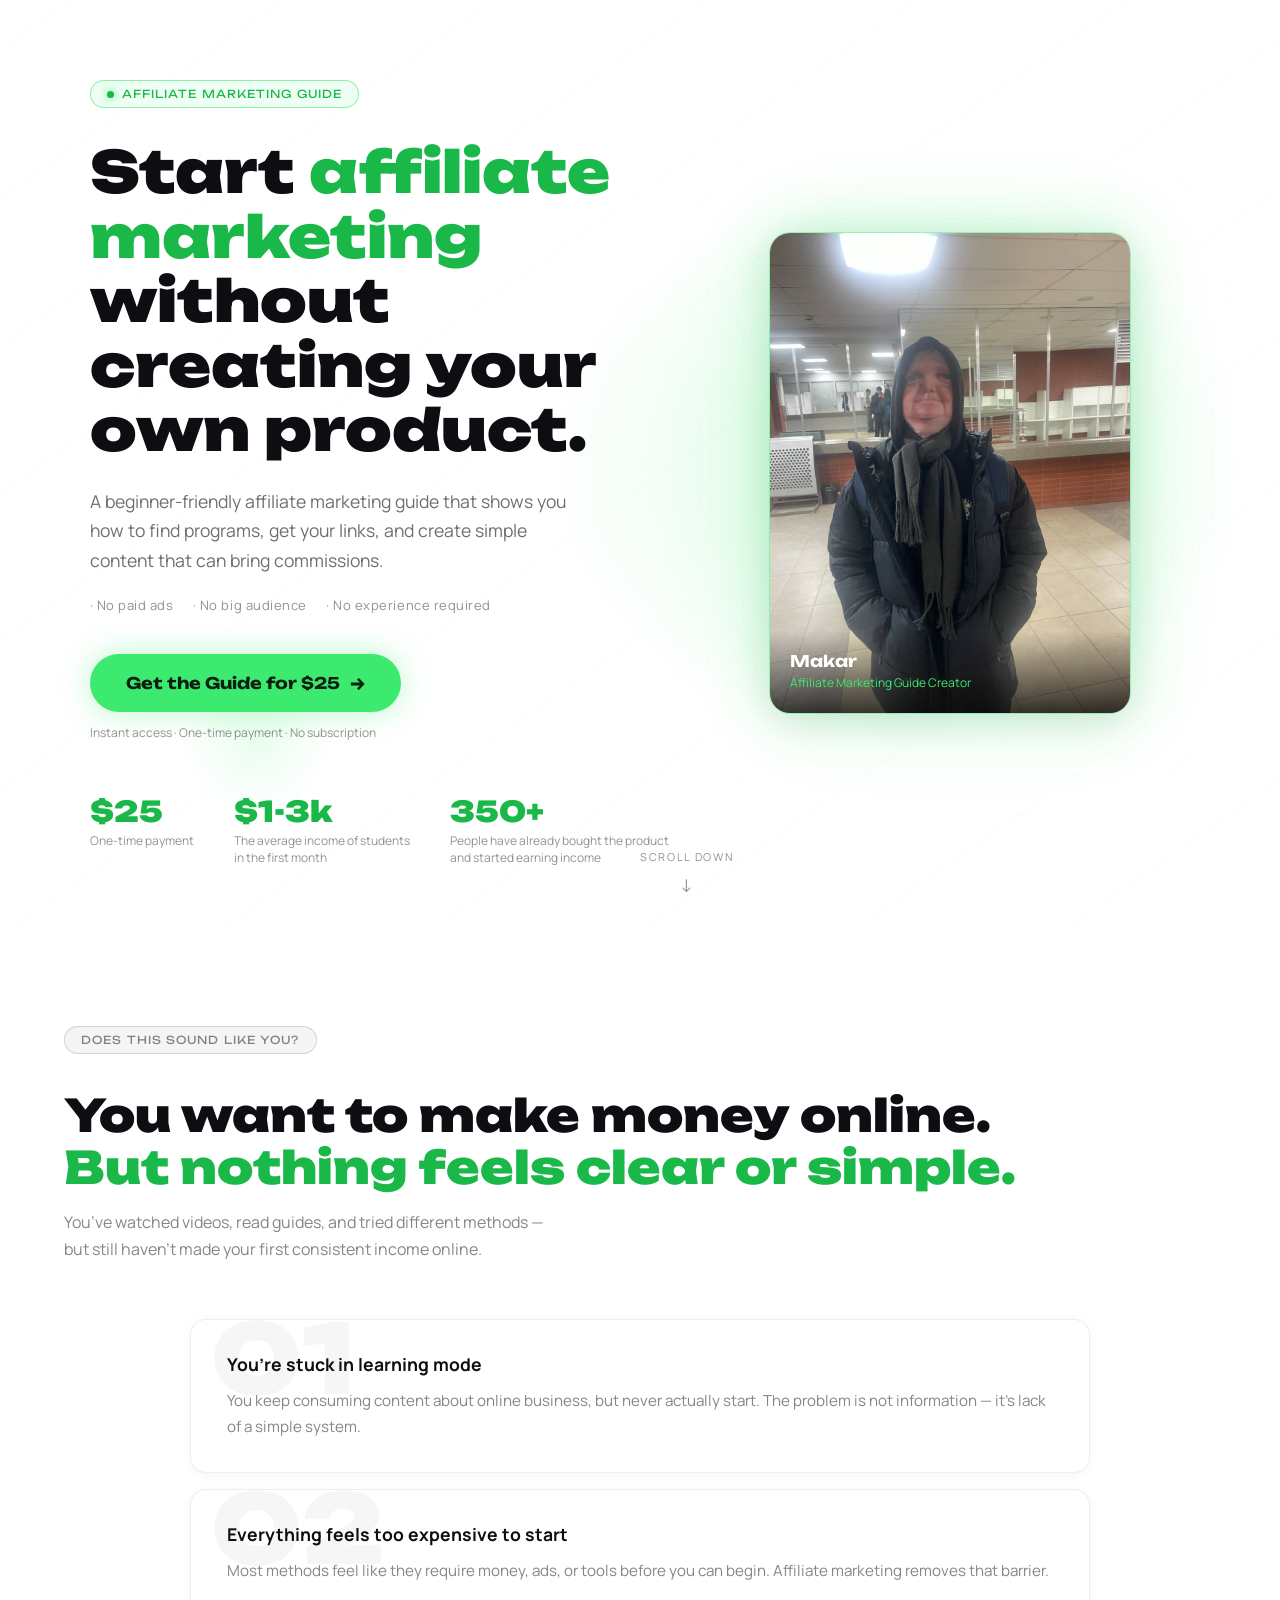
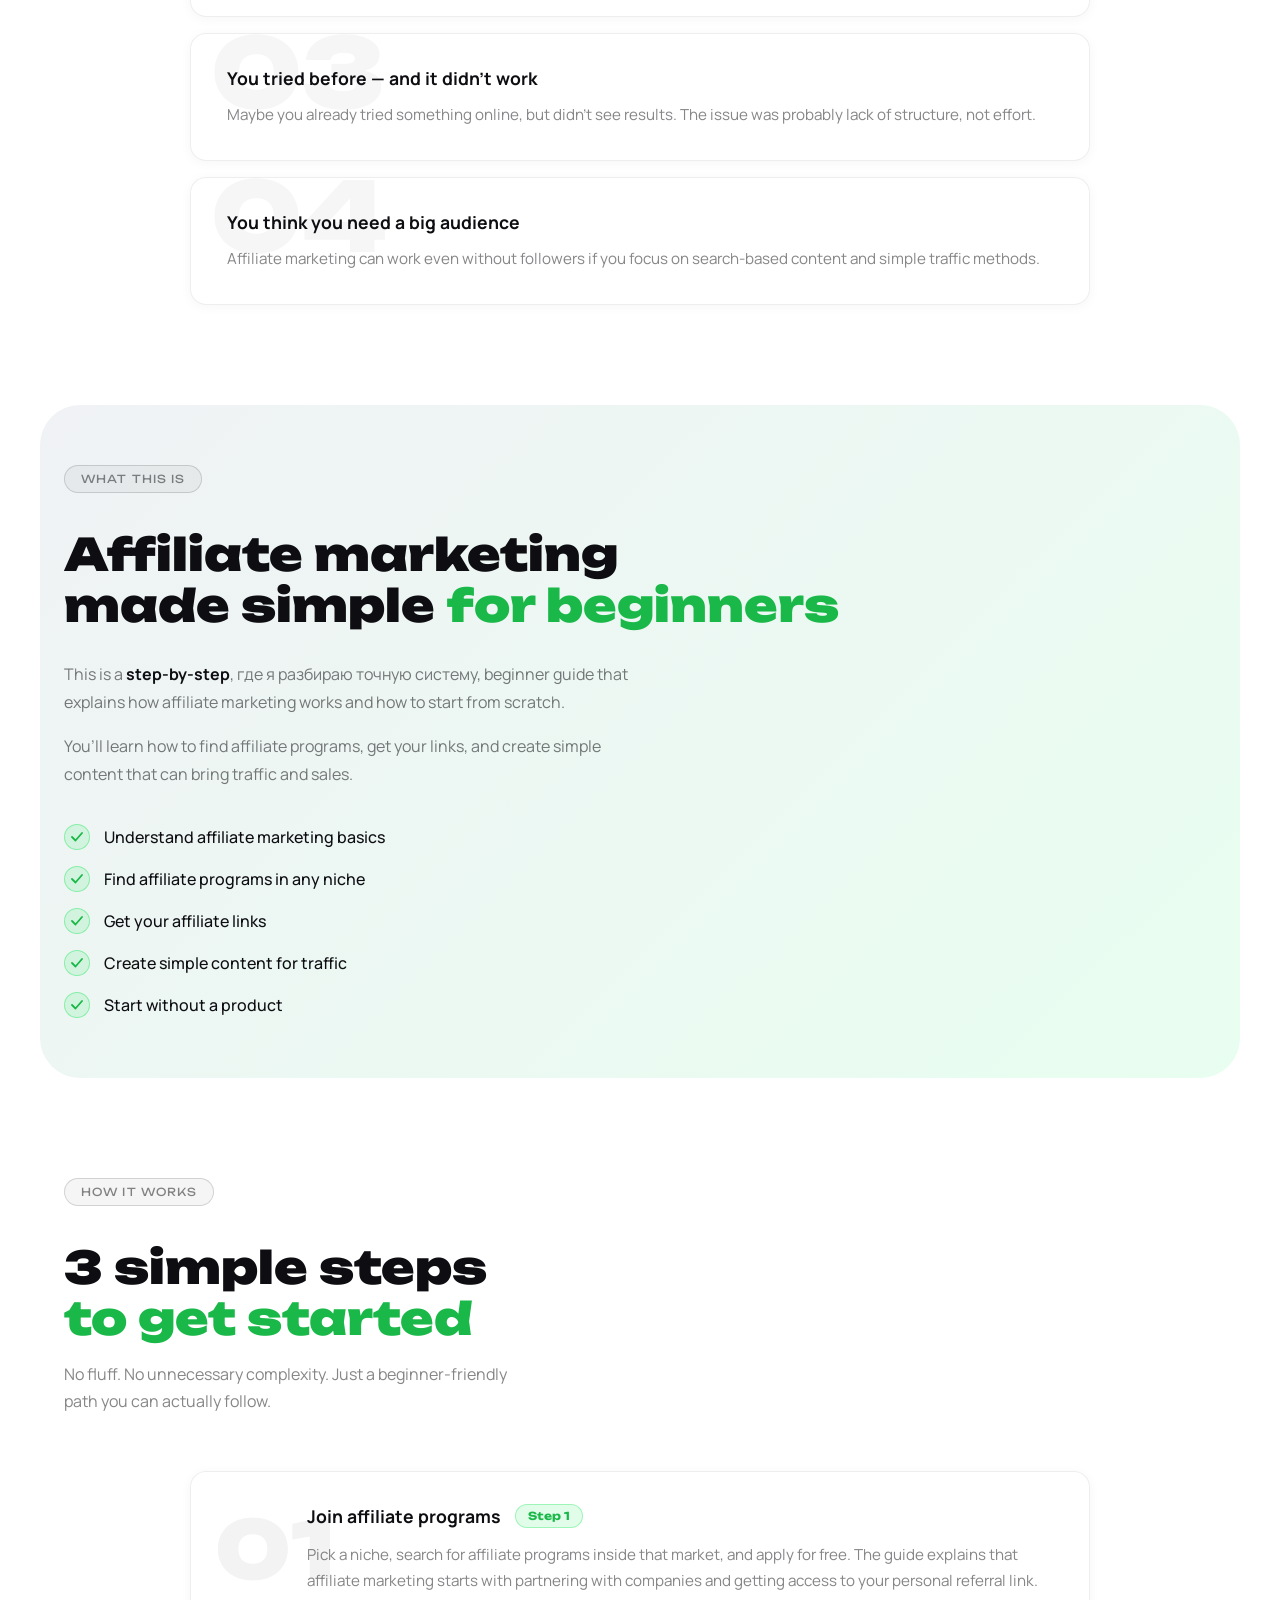
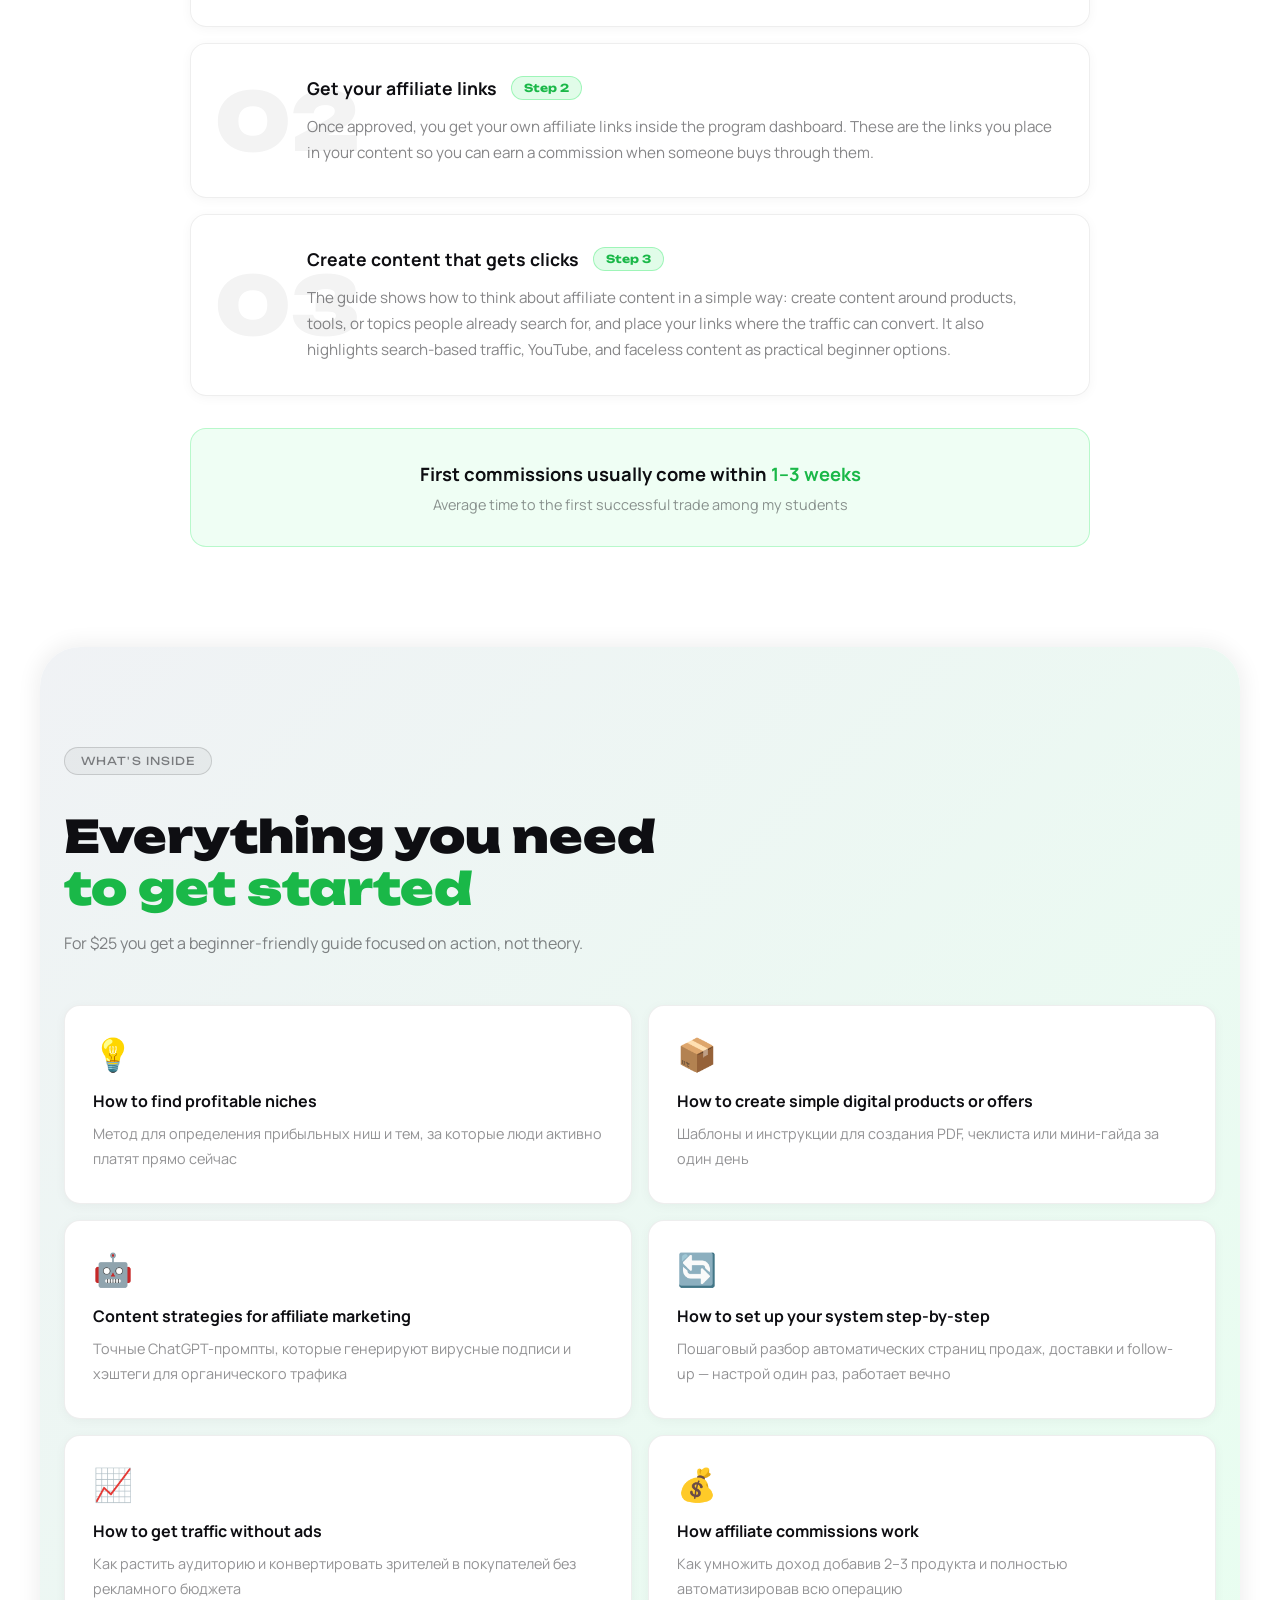
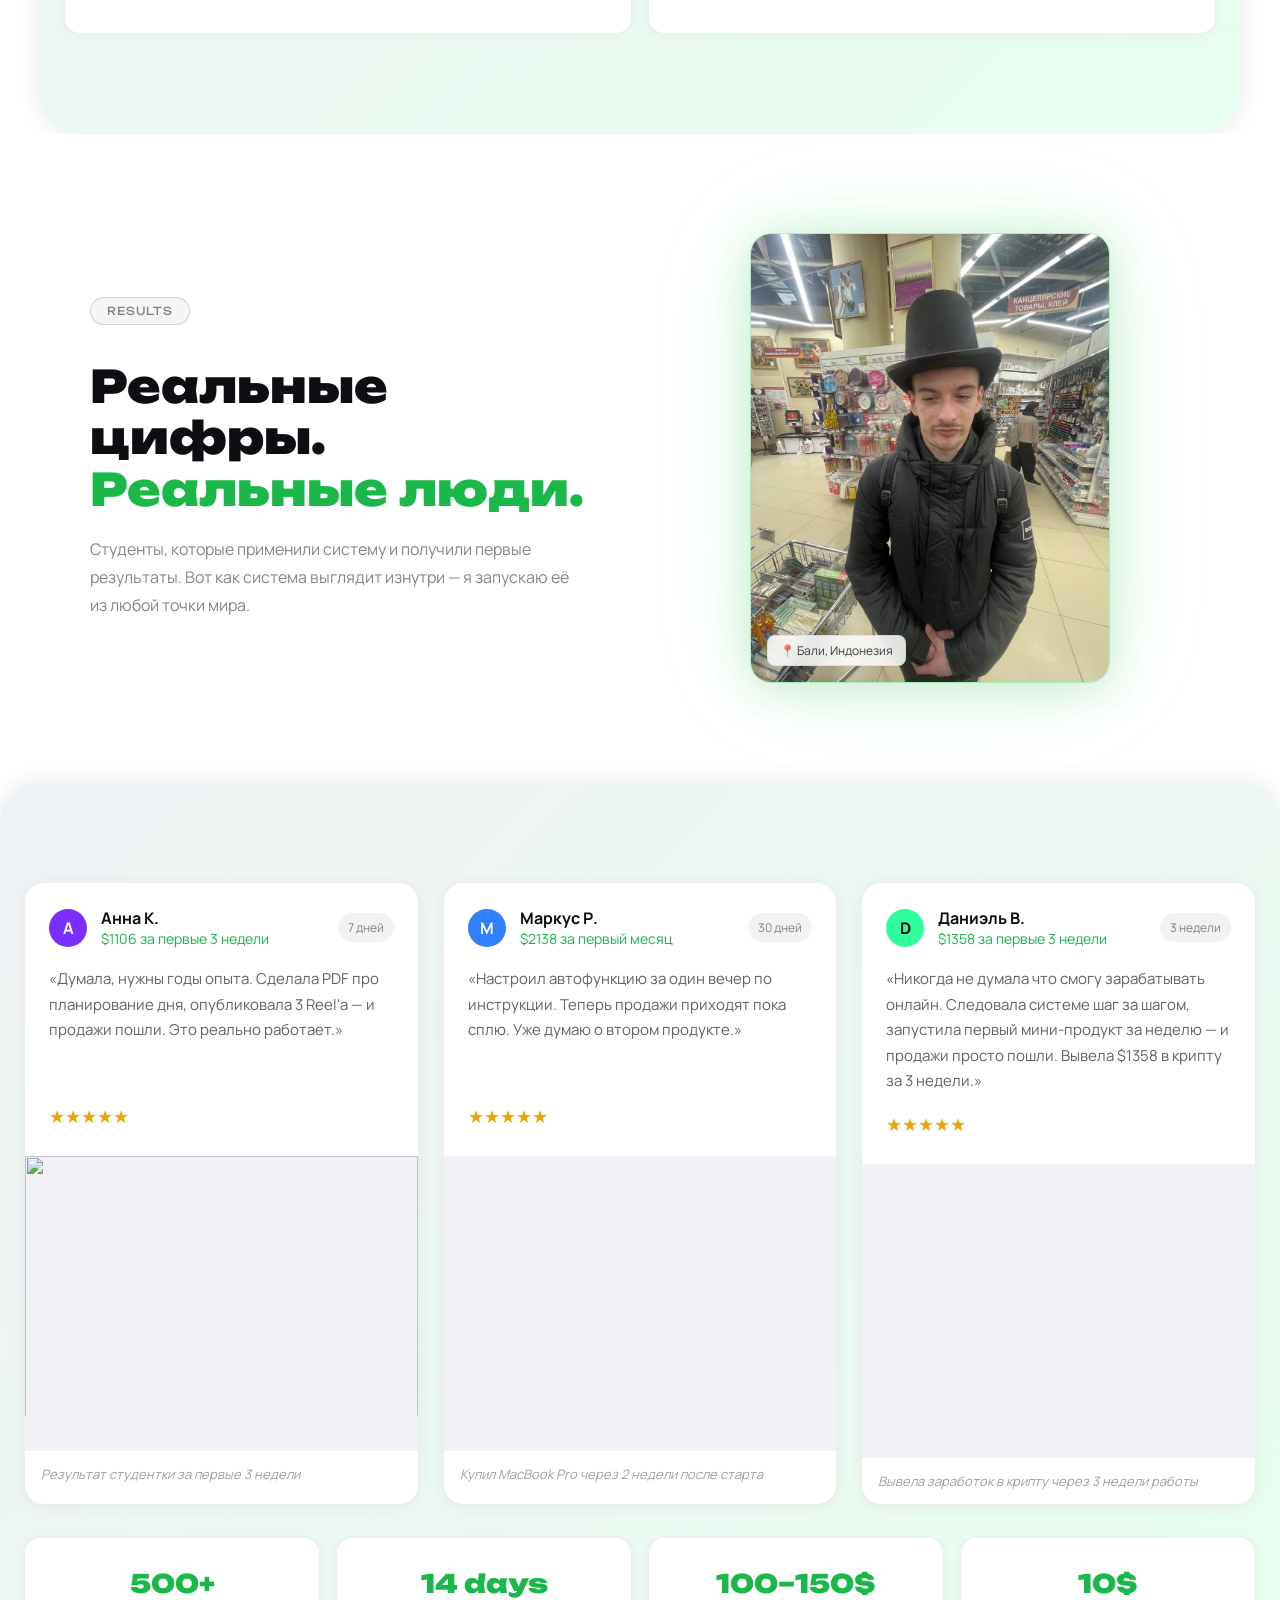
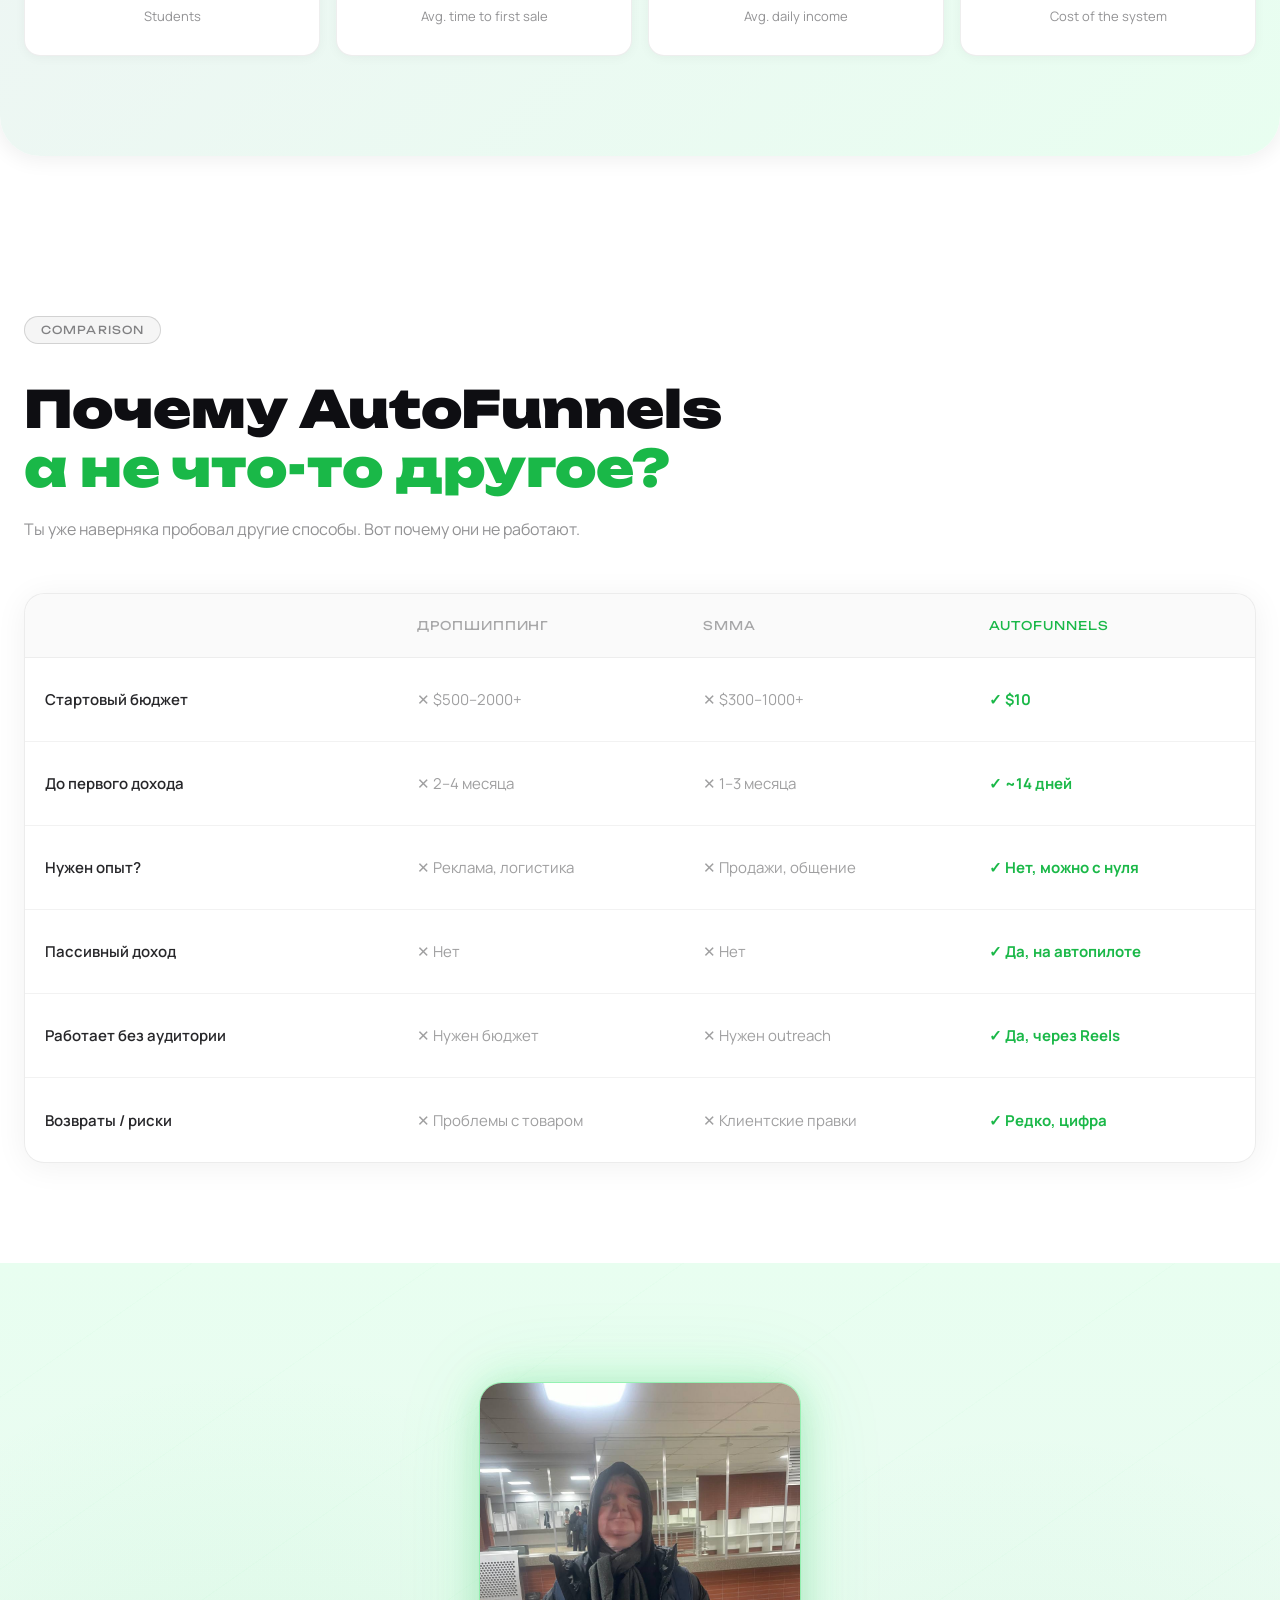
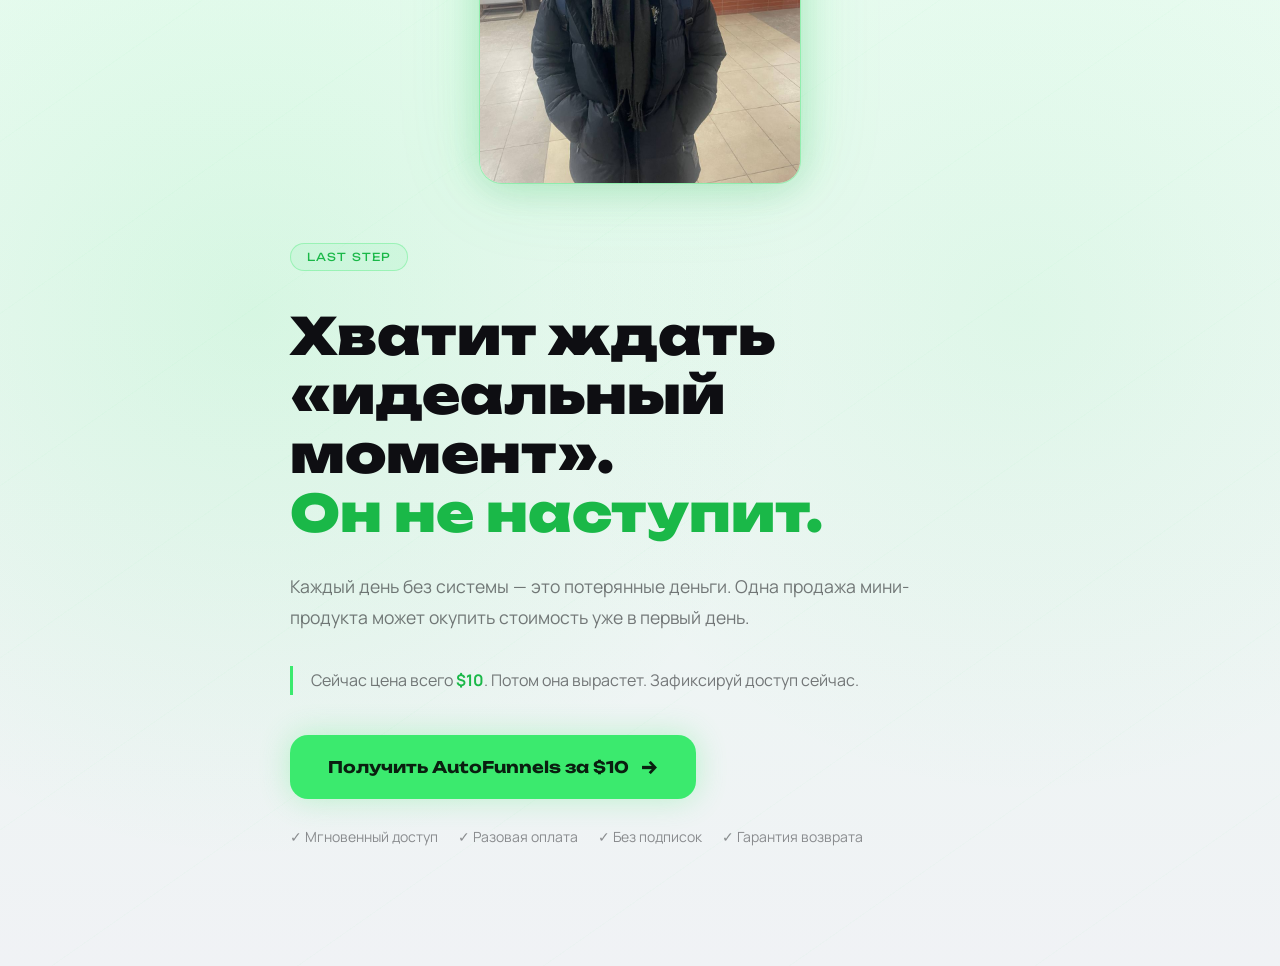
==== index (2).html @ d7854910 "Add files via upload" ====
<!DOCTYPE html>
<html lang="ru">
<head>
  <meta charset="UTF-8">
  <meta name="viewport" content="width=device-width, initial-scale=1.0">
  <title>AutoFunnels — $150+/день пассивно</title>
  <link rel="preconnect" href="https://fonts.googleapis.com">
  <link href="https://fonts.googleapis.com/css2?family=Unbounded:wght@700;900&family=Manrope:wght@400;500;600&display=swap" rel="stylesheet">
  <link rel="stylesheet" href="style.css">
  <link rel="icon" type="image/png" href="iicon.png">
  <link rel="apple-touch-icon" href="iicon.png">
  <link rel="shortcut icon" href="iicon.png">
</head>
<body>

<!-- ───── HERO ───── -->
<section class="hero">

  <div class="hero-left">

    <div class="badge">
      <span class="badge-dot"></span>
      AFFILIATE MARKETING GUIDE
    </div>

    <h1 class="hero-title">
      Start <span class="accent">affiliate marketing</span><br>
      without creating your own product.
    </h1>

    <p class="hero-sub">
      A beginner-friendly affiliate marketing guide that shows you how to find programs, get your links, and create simple content that can bring commissions.
    </p>

    <p class="hero-micro">
<span>· No paid ads</span>
<span>· No big audience</span>
<span>· No experience required</span>
    </p>

    <a href="YOUR_LAVA_LINK" class="btn-cta">
      Get the Guide for $25
      <span class="btn-arrow">→</span>
    </a>
    <span class="btn-hint">Instant access · One-time payment · No subscription</span>

    <div class="stats">
      <div>
        <div class="stat-val">$25</div>
        <div class="stat-label">One-time payment</div>
      </div>
      <div>
        <div class="stat-val">$1-3k</div>
        <div class="stat-label">The average income of students <br>in the first month</div>
      </div>
      <div>
        <div class="stat-val">350+</div>
        <div class="stat-label">People have already bought the product <br>and started earning income
        </div>
      </div>
    </div>

  </div>

  <div class="hero-right">

    <div class="photo-card">
      <img class="photo-img" src="photo.jpg" alt="Автор">
      <div class="photo-card-label">
        <div class="photo-card-name">Makar</div>
        <div class="photo-card-role">Affiliate Marketing Guide Creator</div>
      </div>
    </div>

  </div>

  <div class="scroll-hint">
    SCROLL DOWN
    <span class="scroll-arrow">↓</span>
  </div>

</section>

<!-- ───── PAIN SECTION ───── -->
<section class="pain">

  <div class="section-badge">DOES THIS SOUND LIKE YOU?</div>

  <h2 class="pain-title">
    You want to make money online.

    <span class="accent">But nothing feels clear or simple.</span>
  </h2>

  <p class="pain-sub">
You’ve watched videos, read guides, and tried different methods — but still haven’t made your first consistent income online.
  </p>

  <div class="pain-cards">

    <div class="pain-card" data-num="01">
      <div class="pain-card-title">You’re stuck in learning mode</div>
      <div class="pain-card-text">You keep consuming content about online business, but never actually start. The problem is not information — it's lack of a simple system.</div>
    </div>

    <div class="pain-card" data-num="02">
      <div class="pain-card-title">Everything feels too expensive to start</div>
      <div class="pain-card-text">Most methods feel like they require money, ads, or tools before you can begin. Affiliate marketing removes that barrier.</div>
    </div>

    <div class="pain-card" data-num="03">
      <div class="pain-card-title">You tried before — and it didn’t work</div>
      <div class="pain-card-text">Maybe you already tried something online, but didn’t see results. The issue was probably lack of structure, not effort.</div>
    </div>

    <div class="pain-card" data-num="04">
      <div class="pain-card-title">You think you need a big audience</div>
      <div class="pain-card-text">Affiliate marketing can work even without followers if you focus on search-based content and simple traffic methods.</div>
    </div>

  </div>

</section>

<!-- ───── WHAT THIS IS ───── -->
<section class="what">

  <div class="section-badge">WHAT THIS IS</div>

  <h2 class="what-title">
    Affiliate marketing<br>
    made simple <span class="accent">for beginners</span>
  </h2>

  <p class="what-desc">
    This is a <strong>step-by-step</strong>, где я разбираю точную систему,
    beginner guide that explains how affiliate marketing works and how to start from scratch.
  </p>

  <p class="what-desc">
You’ll learn how to find affiliate programs, get your links, and create simple content that can bring traffic and sales.
  </p>

  <ul class="what-list">
    <li class="what-item">Understand affiliate marketing basics</li>
    <li class="what-item">Find affiliate programs in any niche</li>
    <li class="what-item">Get your affiliate links</li>
    <li class="what-item">Create simple content for traffic</li>
        <li class="what-item">Start without a product</li>
  </ul>

</section>

<!-- ───── HOW IT WORKS ───── -->
<section class="steps">

  <div class="section-badge">HOW IT WORKS</div>

  <h2 class="steps-title">
    3 simple steps<br>
    <span class="accent">to get started</span>
  </h2>

  <p class="steps-sub">
    No fluff. No unnecessary complexity. Just a beginner-friendly path you can actually follow.
  </p>

  <div class="steps-cards">

    <div class="step-card" data-num="01">
      <div class="step-head">
        <div class="step-title">Join affiliate programs</div>
        <div class="step-day">Step 1</div>
      </div>
      <div class="step-text">Pick a niche, search for affiliate programs inside that market, and apply for free. The guide explains that affiliate marketing starts with partnering with companies and getting access to your personal referral link.</div>
    </div>

    <div class="step-card" data-num="02">
      <div class="step-head">
        <div class="step-title">Get your affiliate links</div>
        <div class="step-day">Step 2</div>
      </div>
      <div class="step-text">Once approved, you get your own affiliate links inside the program dashboard. These are the links you place in your content so you can earn a commission when someone buys through them.</div>
    </div>

    <div class="step-card" data-num="03">
      <div class="step-head">
        <div class="step-title">Create content that gets clicks</div>
        <div class="step-day">Step 3</div>
      </div>
      <div class="step-text">The guide shows how to think about affiliate content in a simple way: create content around products, tools, or topics people already search for, and place your links where the traffic can convert. It also highlights search-based traffic, YouTube, and faceless content as practical beginner options.</div>
    </div>

  </div>

  <div class="steps-result">
    <div class="steps-result-title">First commissions usually come within  <span class="accent">1–3 weeks</span></div>
    <div class="steps-result-sub">Average time to the first successful trade among my students</div>
  </div>

</section>

<!-- ───── WHAT'S INSIDE ───── -->
<section class="inside">

  <div class="section-badge">WHAT'S INSIDE</div>

  <h2 class="inside-title">
    Everything you need<br>
    <span class="accent">to get started</span>
  </h2>

  <p class="inside-sub">
    For $25 you get a beginner-friendly guide focused on action, not theory.
  </p>

  <div class="inside-grid">

    <div class="inside-card">
      <div class="inside-icon">💡</div>
      <div class="inside-card-title">How to find profitable niches</div>
      <div class="inside-card-text">Метод для определения прибыльных ниш и тем, за которые люди активно платят прямо сейчас</div>
    </div>

    <div class="inside-card">
      <div class="inside-icon">📦</div>
      <div class="inside-card-title">How to create simple digital products or offers</div>
      <div class="inside-card-text">Шаблоны и инструкции для создания PDF, чеклиста или мини-гайда за один день</div>
    </div>

    <div class="inside-card">
      <div class="inside-icon">🤖</div>
      <div class="inside-card-title">Content strategies for affiliate marketing</div>
      <div class="inside-card-text">Точные ChatGPT-промпты, которые генерируют вирусные подписи и хэштеги для органического трафика</div>
    </div>

    <div class="inside-card">
      <div class="inside-icon">🔄</div>
      <div class="inside-card-title">How to set up your system step-by-step</div>
      <div class="inside-card-text">Пошаговый разбор автоматических страниц продаж, доставки и follow-up — настрой один раз, работает вечно</div>
    </div>

    <div class="inside-card">
      <div class="inside-icon">📈</div>
      <div class="inside-card-title">How to get traffic without ads</div>
      <div class="inside-card-text">Как растить аудиторию и конвертировать зрителей в покупателей без рекламного бюджета</div>
    </div>

    <div class="inside-card">
      <div class="inside-icon">💰</div>
      <div class="inside-card-title">How affiliate commissions work</div>
      <div class="inside-card-text">Как умножить доход добавив 2–3 продукта и полностью автоматизировав всю операцию</div>
    </div>

  </div>

</section>

<!-- ───── RESULTS ───── -->
<section class="results">

  <div class="results-left">

    <div class="section-badge">RESULTS</div>

    <h2 class="results-title">
      Реальные цифры.<br>
      <span class="accent">Реальные люди.</span>
    </h2>

    <p class="results-sub">
      Студенты, которые применили систему и получили первые результаты.
      Вот как система выглядит изнутри — я запускаю её из любой точки мира.
    </p>

  </div>

<div class="results-right">
  <div class="results-photo-card">
    <img src="photo2.jpg" alt="ученик">
    <div class="results-photo-location">📍 Бали, Индонезия</div>
  </div>
</div>

</section>

<!-- ───── TESTIMONIALS ───── -->
<section class="testimonials">
 
  <div class="reviews-grid">
 
    <div class="review-card">
      <div class="review-top">
        <div class="review-avatar" style="background:#7b2fff;">A</div>
        <div class="review-author">
          <div class="review-name">Анна К.</div>
          <div class="review-earned">$1106 за первые 3 недели</div>
        </div>
        <div class="review-days">7 дней</div>
      </div>
      <p class="review-text">«Думала, нужны годы опыта. Сделала PDF про планирование дня, опубликовала 3 Reel'а — и продажи пошли. Это реально работает.»</p>
      <div class="review-stars">★★★★★</div>
      <div class="review-img-wrap">
        
        <div class="review-img-placeholder"><img src="photo3.jpg" alt=""></div>
        <div class="review-img-caption">Результат студентки за первые 3 недели</div>
      </div>
    </div>
 
    <div class="review-card review-card--active">
      <div class="review-top">
        <div class="review-avatar" style="background:#2f7fff;">M</div>
        <div class="review-author">
          <div class="review-name">Маркус Р.</div>
          <div class="review-earned">$2138 за первый месяц</div>
        </div>
        <div class="review-days">30 дней</div>
      </div>
      <p class="review-text">«Настроил автофункцию за один вечер по инструкции. Теперь продажи приходят пока сплю. Уже думаю о втором продукте.»</p>
      <div class="review-stars">★★★★★</div>
      <div class="review-img-wrap">
        <!-- <img src="proof2.jpg" alt=""> -->
        <div class="review-img-placeholder"></div>
        <div class="review-img-caption">Купил MacBook Pro через 2 недели после старта</div>
      </div>
    </div>
 
    <div class="review-card">
      <div class="review-top">
        <div class="review-avatar" style="background:#2fff9b; color:#000;">D</div>
        <div class="review-author">
          <div class="review-name">Даниэль В.</div>
          <div class="review-earned">$1358 за первые 3 недели</div>
        </div>
        <div class="review-days">3 недели</div>
      </div>
      <p class="review-text">«Никогда не думала что смогу зарабатывать онлайн. Следовала системе шаг за шагом, запустила первый мини-продукт за неделю — и продажи просто пошли. Вывела $1358 в крипту за 3 недели.»</p>
      <div class="review-stars">★★★★★</div>
      <div class="review-img-wrap">
        <!-- <img src="proof3.jpg" alt=""> -->
        <div class="review-img-placeholder"></div>
        <div class="review-img-caption">Вывела заработок в крипту через 3 недели работы</div>
      </div>
    </div>
 
  </div>
 
  <!-- статы -->
  <div class="reviews-stats">
    <div class="reviews-stat">
      <div class="reviews-stat-val">500+</div>
      <div class="reviews-stat-label">Students</div>
    </div>
    <div class="reviews-stat">
      <div class="reviews-stat-val">14 days</div>
      <div class="reviews-stat-label">Avg. time to first sale</div>
    </div>
    <div class="reviews-stat">
      <div class="reviews-stat-val">100–150$</div>
      <div class="reviews-stat-label">Avg. daily income</div>
    </div>
    <div class="reviews-stat">
      <div class="reviews-stat-val">10$</div>
      <div class="reviews-stat-label">Cost of the system</div>
    </div>
  </div>
 
</section>

<!-- ───── COMPARISON ───── -->
<section class="comparison">

  <div class="section-badge">COMPARISON</div>

  <h2 class="comparison-title">
    Почему <span class="white">AutoFunnels</span><br>
    <span class="accent">а не что-то другое?</span>
  </h2>

  <p class="comparison-sub">
    Ты уже наверняка пробовал другие способы. Вот почему они не работают.
  </p>

  <div class="comparison-table">

    <div class="comparison-row comparison-head">
      <div></div>
      <div>ДРОПШИППИНГ</div>
      <div>SMMA</div>
      <div class="highlight">AUTOFUNNELS</div>
    </div>

    <div class="comparison-row">
      <div>Стартовый бюджет</div>
      <div class="bad">✕ $500–2000+</div>
      <div class="bad">✕ $300–1000+</div>
      <div class="good">✓ $10</div>
    </div>

    <div class="comparison-row">
      <div>До первого дохода</div>
      <div class="bad">✕ 2–4 месяца</div>
      <div class="bad">✕ 1–3 месяца</div>
      <div class="good">✓ ~14 дней</div>
    </div>

    <div class="comparison-row">
      <div>Нужен опыт?</div>
      <div class="bad">✕ Реклама, логистика</div>
      <div class="bad">✕ Продажи, общение</div>
      <div class="good">✓ Нет, можно с нуля</div>
    </div>

    <div class="comparison-row">
      <div>Пассивный доход</div>
      <div class="bad">✕ Нет</div>
      <div class="bad">✕ Нет</div>
      <div class="good">✓ Да, на автопилоте</div>
    </div>

    <div class="comparison-row">
      <div>Работает без аудитории</div>
      <div class="bad">✕ Нужен бюджет</div>
      <div class="bad">✕ Нужен outreach</div>
      <div class="good">✓ Да, через Reels</div>
    </div>

    <div class="comparison-row">
      <div>Возвраты / риски</div>
      <div class="bad">✕ Проблемы с товаром</div>
      <div class="bad">✕ Клиентские правки</div>
      <div class="good">✓ Редко, цифра</div>
    </div>

  </div>
</section>

<!-- ───── FINAL CTA ───── -->
<section class="final-cta">

  <div class="final-bg"></div>

  <div class="final-wrap">

    <div class="final-photo-card">
      <img src="photo.jpg" alt="Автор">
    </div>

    <div class="final-content">

      <div class="section-badge final-badge">LAST STEP</div>

      <h2 class="final-title">
        Хватит ждать<br>
        <span>«идеальный момент».</span><br>
        <span class="accent">Он не наступит.</span>
      </h2>

      <p class="final-sub">
        Каждый день без системы — это потерянные деньги.
        Одна продажа мини-продукта может окупить стоимость уже в первый день.
      </p>

      <div class="final-note">
        Сейчас цена всего <span>$10</span>.
        Потом она вырастет. Зафиксируй доступ сейчас.
      </div>

      <a href="YOUR_LAVA_LINK" class="final-btn">
        Получить AutoFunnels за $10
        <span>→</span>
      </a>

      <div class="final-features">
        <span>✓ Мгновенный доступ</span>
        <span>✓ Разовая оплата</span>
        <span>✓ Без подписок</span>
        <span>✓ Гарантия возврата</span>
      </div>

    </div>

  </div>

</section>

</body>
</html>
---- style.css ----
*, *::before, *::after { box-sizing: border-box; margin: 0; padding: 0; }

:root {
  --bg: #f0f2f5;
  --bg2: #ffffff;
  --accent: #3bea6e;
  --accent2: #29d45a;
  --accent-dark: #1ab848;
  --purple: #1a1a2e;
  --text: #0e0e12;
  --muted: rgba(14,14,18,0.45);
  --card-bg: rgba(255,255,255,0.85);
  --card-border: rgba(14,14,18,0.07);
  --shadow: 0 2px 24px rgba(59,234,110,0.10);
}

html {
  scrollbar-width: thin;
  scrollbar-color: #00c853 transparent;
}

body {
  background: var(--bg2);
  color: var(--text);
  font-family: 'Manrope', sans-serif;
  min-height: 100vh;
  overflow-x: hidden;
}

/* ════════════════════════════
   HERO
════════════════════════════ */

.hero {
  min-height: 100vh;
  display: grid;
  grid-template-columns: 1fr 1fr;
  align-items: center;
  padding: 80px 7vw 60px;
  position: relative;
  gap: 40px;
  background: var(--bg2);
}

/* фоновые глоу-пятна */
.hero::before {
  content: '';
  position: absolute;
  inset: 0;
  background:
    radial-gradient(ellipse 55% 60% at 70% 50%, rgba(59,234,110,0.18) 0%, transparent 50%),
    radial-gradient(ellipse 30% 40% at 20% 80%, rgba(59,234,110,0.10) 0%, transparent 20%);
  pointer-events: none;
  z-index: 0;
}

/* тонкие диагональные линии */
.hero::after {
  content: '';
  position: absolute;
  inset: 0;
  background-image: repeating-linear-gradient(
    -35deg,
    transparent,
    transparent 120px,
    rgba(59,234,110,0.04) 120px,
    rgba(59,234,110,0.04) 121px
  );
  pointer-events: none;
  z-index: 0;
}

.hero-left,
.hero-right { position: relative; z-index: 1; }

/* ── бейдж ── */
.badge {
  display: inline-flex;
  align-items: center;
  gap: 8px;
  border: 1px solid rgba(59,234,110,0.55);
  border-radius: 100px;
  padding: 6px 16px;
  font-size: 11px;
  font-family: 'Unbounded', sans-serif;
  letter-spacing: 0.1em;
  color: var(--accent-dark);
  margin-bottom: 32px;
  animation: fadeUp 0.6s ease both;
  background: rgba(59,234,110,0.08);
}

.badge-dot {
  width: 7px;
  height: 7px;
  border-radius: 50%;
  background: var(--accent-dark);
  box-shadow: 0 0 8px var(--accent);
  animation: pulse 2s infinite;
}

/* ── заголовок ── */
.hero-title {
  font-family: 'Unbounded', sans-serif;
  font-size: clamp(2.2rem, 4.5vw, 3.6rem);
  font-weight: 900;
  line-height: 1.12;
  margin-bottom: 24px;
  color: var(--text);
  animation: fadeUp 0.6s 0.1s ease both;
}

.hero-title .accent { color: var(--accent-dark); }

.hero-sub {
  font-size: clamp(0.95rem, 1.4vw, 1.1rem);
  color: rgba(14,14,18,0.6);
  line-height: 1.7;
  max-width: 480px;
  margin-bottom: 20px;
  animation: fadeUp 0.6s 0.2s ease both;
}

.hero-micro {
  font-size: 13px;
  color: var(--muted);
  letter-spacing: 0.04em;
  margin-bottom: 40px;
  animation: fadeUp 0.6s 0.25s ease both;
}

.hero-micro span { margin-right: 16px; }

/* ── CTA кнопка ── */
.btn-cta {
  display: inline-flex;
  align-items: center;
  gap: 10px;
  background: var(--accent);
  color: #0a1f10;
  font-family: 'Unbounded', sans-serif;
  font-size: 1rem;
  font-weight: 700;
  padding: 18px 36px;
  border-radius: 100px;
  text-decoration: none;
  transition: transform 0.2s, box-shadow 0.2s, background 0.2s;
  box-shadow: 0 0 32px rgba(59,234,110,0.35);
  animation: fadeUp 0.6s 0.3s ease both;
}

.btn-cta:hover {
  background: var(--accent2);
  transform: translateY(-2px) scale(1.02);
  box-shadow: 0 0 48px rgba(59,234,110,0.55);
}

.btn-arrow {
  font-size: 1.1rem;
  transition: transform 0.2s;
}

.btn-cta:hover .btn-arrow { transform: translateX(4px); }

.btn-hint {
  display: block;
  margin-top: 12px;
  font-size: 12px;
  color: var(--muted);
  animation: fadeUp 0.6s 0.35s ease both;
}

/* ── статы ── */
.stats {
  display: flex;
  gap: 40px;
  margin-top: 56px;
  animation: fadeUp 0.6s 0.4s ease both;
}

.stat-val {
  font-family: 'Unbounded', sans-serif;
  font-size: 1.8rem;
  font-weight: 900;
  color: var(--accent-dark);
  line-height: 1;
  margin-bottom: 6px;
}

.stat-label {
  font-size: 12px;
  color: var(--muted);
  white-space: nowrap;
}

/* ── фото карточка ── */
.hero-right {
  display: flex;
  justify-content: center;
  align-items: center;
  animation: fadeUp 0.7s 0.15s ease both;
  position: relative;
}

.photo-card {
  position: relative;
  width: clamp(260px, 30vw, 360px);
  border-radius: 20px;
  overflow: hidden;
  box-shadow:
    0 0 0 1px rgba(59,234,110,0.4),
    0 0 60px rgba(59,234,110,0.25),
    0 0 120px rgba(59,234,110,0.10),
    0 8px 40px rgba(0,0,0,0.10);
}

.photo-img {
  width: 100%;
  display: block;
  aspect-ratio: 3/4;
  object-fit: cover;
}

.photo-card-label {
  position: absolute;
  bottom: 0; left: 0; right: 0;
  padding: 20px 20px 22px;
  background: linear-gradient(to top, rgba(0,0,0,0.75) 0%, transparent 100%);
}

.photo-card-name {
  font-family: 'Unbounded', sans-serif;
  font-size: 1rem;
  font-weight: 700;
  color: #fff;
}

.photo-card-role {
  font-size: 12px;
  color: var(--accent);
  margin-top: 3px;
}

/* ── scroll hint ── */
.scroll-hint {
  position: absolute;
  bottom: 30px;
  left: 50%;
  transform: translateX(-50%);
  display: flex;
  flex-direction: column;
  align-items: center;
  gap: 8px;
  color: var(--muted);
  font-size: 11px;
  letter-spacing: 0.15em;
  z-index: 1;
  animation: fadeUp 0.6s 0.8s ease both;
}

.scroll-arrow {
  animation: bounce 1.5s ease-in-out infinite;
  font-size: 18px;
}

/* ════════════════════════════
   PAIN SECTION
════════════════════════════ */

.pain {
  padding: 100px 7vw;
  position: relative;
  background: var(--bg2);
}

.section-badge {
  display: inline-flex;
  align-items: center;
  gap: 8px;
  border: 1px solid rgba(14,14,18,0.15);
  border-radius: 100px;
  padding: 6px 16px;
  font-size: 11px;
  font-family: 'Unbounded', sans-serif;
  letter-spacing: 0.1em;
  color: rgba(14,14,18,0.5);
  margin-bottom: 36px;
  background: rgba(14,14,18,0.04);
}

.pain-title {
  font-family: 'Unbounded', sans-serif;
  font-size: clamp(1.8rem, 3.5vw, 3rem);
  font-weight: 900;
  line-height: 1.15;
  margin-bottom: 16px;
  color: var(--text);
}

.pain-title .accent {
  color: var(--accent-dark);
  display: block;
}

.pain-sub {
  font-size: 1rem;
  color: rgba(14,14,18,0.5);
  line-height: 1.7;
  max-width: 500px;
  margin-bottom: 56px;
}

.pain-cards {
  display: flex;
  flex-direction: column;
  gap: 16px;
  max-width: 900px;
}

.pain-card {
  background: var(--card-bg);
  border: 1px solid var(--card-border);
  border-radius: 16px;
  padding: 32px 36px;
  position: relative;
  cursor: default;
  transition: border-color 0.3s ease, background 0.3s ease, transform 0.2s ease;
  overflow: hidden;
  box-shadow: 0 2px 12px rgba(0,0,0,0.04);
}

.pain-card::before {
  content: attr(data-num);
  position: absolute;
  top: -10px; left: 20px;
  font-family: 'Unbounded', sans-serif;
  font-size: 6rem;
  font-weight: 900;
  color: rgba(14,14,18,0.04);
  line-height: 1;
  pointer-events: none;
  transition: color 0.3s ease;
}

.pain-card:hover {
  border-color: var(--accent);
  background: rgba(59,234,110,0.04);
  transform: translateX(6px);
}

.pain-card:hover::before {
  color: rgba(59,234,110,0.12);
}

.pain-card-title {
  font-family: 'Manrope', sans-serif;
  font-size: 1.1rem;
  font-weight: 700;
  margin-bottom: 12px;
  position: relative;
  color: var(--text);
}

.pain-card-text {
  font-size: 0.95rem;
  color: rgba(14,14,18,0.5);
  line-height: 1.7;
  position: relative;
}

/* ════════════════════════════
   WHAT THIS IS
════════════════════════════ */

.what {
    max-width: 1200px; /* Или любая другая ширина */
    width: 90%;       /* Чтобы были зазоры по бокам на мобильных */
    margin: 50px auto; /* 50px сверху/снизу, auto по бокам */
    
    /* Ваши стили из скриншота */
    background: linear-gradient(135deg, #f0f2f5 0%, #e8fef0 100%);
    border-radius: 40px;
    padding: 60px; /* Уменьшите padding, если он съедает всё пространство */
}

.what-title {
  font-family: 'Unbounded', sans-serif;
  font-size: clamp(1.8rem, 3.5vw, 3rem);
  font-weight: 900;
  line-height: 1.15;
  margin-bottom: 28px;
  color: var(--text);
}

.what-title .accent { color: var(--accent-dark); }

.what-desc {
  font-size: 1rem;
  color: rgba(14,14,18,0.55);
  line-height: 1.75;
  max-width: 580px;
  margin-bottom: 16px;
}

.what-desc strong {
  color: var(--text);
  font-weight: 700;
}

.what-list {
  list-style: none;
  margin-top: 36px;
  display: flex;
  flex-direction: column;
  gap: 16px;
}

.what-item {
  display: flex;
  align-items: center;
  gap: 14px;
  font-size: 1rem;
  font-weight: 500;
  color: var(--text);
}

.what-item::before {
  content: '';
  flex-shrink: 0;
  width: 26px;
  height: 26px;
  border-radius: 50%;
  background: rgba(59,234,110,0.15);
  border: 1.5px solid rgba(59,234,110,0.5);
  background-image: url("data:image/svg+xml,%3Csvg xmlns='http://www.w3.org/2000/svg' viewBox='0 0 12 10'%3E%3Cpath d='M1 5l3.5 3.5L11 1' stroke='%231ab848' stroke-width='1.8' fill='none' stroke-linecap='round' stroke-linejoin='round'/%3E%3C/svg%3E");
  background-repeat: no-repeat;
  background-position: center;
  background-size: 12px;
}

/* ════════════════════════════
   HOW IT WORKS
════════════════════════════ */

.steps {
  padding: 100px 7vw;
  background: var(--bg2);
}

.steps-title {
  font-family: 'Unbounded', sans-serif;
  font-size: clamp(1.8rem, 3.5vw, 3rem);
  font-weight: 900;
  line-height: 1.15;
  margin-bottom: 16px;
  color: var(--text);
}

.steps-title .accent { color: var(--accent-dark); }

.steps-sub {
  font-size: 1rem;
  color: rgba(14,14,18,0.5);
  line-height: 1.7;
  max-width: 460px;
  margin-bottom: 56px;
}

.steps-cards {
  display: flex;
  flex-direction: column;
  gap: 16px;
  max-width: 900px;
}

.step-card {
  background: var(--card-bg);
  border: 1px solid var(--card-border);
  border-radius: 16px;
  padding: 32px 36px;
  position: relative;
  overflow: hidden;
  transition: border-color 0.3s ease, background 0.3s ease, transform 0.2s ease;
  box-shadow: 0 2px 12px rgba(0,0,0,0.04);
}

.step-card::before {
  content: attr(data-num);
  position: absolute;
  top: 50%;
  left: 24px;
  transform: translateY(-50%);
  font-family: 'Unbounded', sans-serif;
  font-size: 5rem;
  font-weight: 900;
  color: rgba(14,14,18,0.05);
  line-height: 1;
  pointer-events: none;
  transition: color 0.3s ease;
}

.step-card:hover {
  border-color: var(--accent);
  background: rgba(59,234,110,0.04);
  transform: translateX(6px);
}

.step-card:hover::before {
  color: rgba(59,234,110,0.12);
}

.step-head {
  display: flex;
  align-items: center;
  gap: 14px;
  margin-bottom: 14px;
  padding-left: 80px;
}

.step-title {
  font-family: 'Manrope', sans-serif;
  font-size: 1.1rem;
  font-weight: 700;
  color: var(--text);
}

.step-day {
  background: rgba(59,234,110,0.15);
  border: 1px solid rgba(59,234,110,0.4);
  color: var(--accent-dark);
  font-size: 11px;
  font-family: 'Unbounded', sans-serif;
  font-weight: 700;
  padding: 4px 12px;
  border-radius: 100px;
  white-space: nowrap;
}

.step-text {
  font-size: 0.95rem;
  color: rgba(14,14,18,0.5);
  line-height: 1.7;
  padding-left: 80px;
}

@media (max-width: 768px) {
  .step-head,
  .step-text { padding-left: 0; }
  .step-card::before { display: none; }
}

.steps-result {
  max-width: 900px;
  margin-top: 16px;
  background: rgba(59,234,110,0.08);
  border: 1px solid rgba(59,234,110,0.3);
  border-radius: 16px;
  padding: 32px 36px;
  text-align: center;
}

.steps-result-title {
  font-family: 'Manrope', sans-serif;
  font-size: 1.15rem;
  font-weight: 700;
  margin-bottom: 8px;
  color: var(--text);
}

.steps-result-title .accent { color: var(--accent-dark); }

.steps-result-sub {
  font-size: 0.9rem;
  color: rgba(14,14,18,0.45);
}

/* ════════════════════════════
   WHAT'S INSIDE
════════════════════════════ */

.inside {
  padding: 100px 7vw;
  background: linear-gradient(135deg, #f0f2f5 0%, #e8fef0 100%);
  box-shadow: 0 0 20px 5px rgba(0, 0, 0, 0.06);
  border-radius: 40px;
}

.inside-title {
  font-family: 'Unbounded', sans-serif;
  font-size: clamp(1.8rem, 3.5vw, 3rem);
  font-weight: 900;
  line-height: 1.15;
  margin-bottom: 16px;
  color: var(--text);
}

.inside-title .accent { color: var(--accent-dark); }

.inside-sub {
  font-size: 1rem;
  color: rgba(14,14,18,0.5);
  line-height: 1.7;
  max-width: 560px;
  margin-bottom: 48px;
}

.inside-grid {
  display: grid;
  grid-template-columns: 1fr 1fr;
  gap: 16px;
}

.inside-card {
  background: var(--bg2);
  border: 1px solid var(--card-border);
  border-radius: 16px;
  padding: 32px 28px;
  transition: border-color 0.3s ease, background 0.3s ease, transform 0.2s ease;
  cursor: default;
  box-shadow: 0 2px 12px rgba(0,0,0,0.04);
}

.inside-card:hover {
  border-color: var(--accent);
  background: rgba(59,234,110,0.04);
  transform: translateY(-4px);
}

.inside-icon {
  font-size: 2rem;
  margin-bottom: 20px;
  line-height: 1;
}

.inside-card-title {
  font-family: 'Manrope', sans-serif;
  font-size: 1rem;
  font-weight: 700;
  margin-bottom: 10px;
  color: var(--text);
}

.inside-card-text {
  font-size: 0.9rem;
  color: rgba(14,14,18,0.45);
  line-height: 1.7;
}

@media (max-width: 768px) {
  .inside-grid { grid-template-columns: 1fr; }
}

/* ════════════════════════════
   RESULTS
════════════════════════════ */

.results {
  padding: 100px 7vw;
  display: grid;
  grid-template-columns: 1fr 1fr;
  align-items: center;
  gap: 60px;
  background: var(--bg2);
}

.results-title {
  font-family: 'Unbounded', sans-serif;
  font-size: clamp(1.8rem, 3.5vw, 3rem);
  font-weight: 900;
  line-height: 1.15;
  margin-bottom: 20px;
  color: var(--text);
}

.results-title .accent { color: var(--accent-dark); }

.results-sub {
  font-size: 1rem;
  color: rgba(14,14,18,0.5);
  line-height: 1.75;
  max-width: 480px;
}

.results-right {
  display: flex;
  justify-content: center;
}

.results-photo-card {
  position: relative;
  width: clamp(260px, 28vw, 380px);
  border-radius: 20px;
  overflow: hidden;
  box-shadow:
    0 0 0 1px rgba(59,234,110,0.35),
    0 0 60px rgba(59,234,110,0.20),
    0 0 120px rgba(59,234,110,0.08),
    0 8px 40px rgba(0,0,0,0.08);
}

.results-photo-card img {
  width: 100%;
  display: block;
  aspect-ratio: 4/5;
  object-fit: cover;
}

.results-photo-location {
  position: absolute;
  bottom: 16px;
  left: 16px;
  background: rgba(255,255,255,0.85);
  backdrop-filter: blur(8px);
  border: 1px solid rgba(59,234,110,0.25);
  border-radius: 8px;
  padding: 6px 12px;
  font-size: 12px;
  color: rgba(14,14,18,0.8);
}

@media (max-width: 768px) {
  .results {
    grid-template-columns: 1fr;
    gap: 40px;
  }
  .results-photo-card { width: clamp(220px, 70vw, 320px); }
}

/* ════════════════════════════
   TESTIMONIALS
════════════════════════════ */

.testimonials {
  width: min(1400px, 100%);
  margin: 0 auto;
  padding: 100px 24px;
  background: linear-gradient(135deg, #f0f2f5 0%, #e8fef0 100%);
  border-radius: 40px;
  box-shadow: 0 0 20px 5px rgba(0, 0, 0, 0.06);
  margin-bottom: 60px;
}

.reviews-grid {
  display: grid;
  grid-template-columns: repeat(3, 1fr);
  gap: 24px;
  margin-bottom: 32px;
}

.review-card {
  background: var(--bg2);
  border: 1px solid var(--card-border);
  border-radius: 20px;
  overflow: hidden;
  transition: 0.3s ease;
  box-shadow: 0 2px 16px rgba(0,0,0,0.05);
}

.review-card:hover {
  transform: translateY(-4px);
  border-color: rgba(59,234,110,0.4);
  box-shadow: 0 8px 32px rgba(59,234,110,0.12);
}

.review-top {
  display: flex;
  align-items: center;
  gap: 14px;
  padding: 24px 24px 18px;
}

.review-avatar {
  width: 38px;
  height: 38px;
  border-radius: 50%;
  display: flex;
  align-items: center;
  justify-content: center;
  color: #fff;
  font-weight: 700;
}

.review-author {
  flex: 1;
}

.review-name {
  font-weight: 700;
  color: var(--text);
}

.review-earned {
  font-size: 14px;
  color: var(--accent-dark);
}

.review-days {
  font-size: 12px;
  color: rgba(14,14,18,0.5);
  background: rgba(14,14,18,0.05);
  padding: 6px 10px;
  border-radius: 999px;
}

.review-text {
  padding: 0 24px;
  font-size: 15px;
  line-height: 1.7;
  color: rgba(14,14,18,0.65);
  min-height: 120px;
}

.review-stars {
  padding: 18px 24px;
  color: #f0a500;
  font-size: 18px;
}

.review-img-wrap {
  margin-top: 10px;
}

.review-img-placeholder {
  width: 100%;
  aspect-ratio: 4/3;
  background: #f0f2f5;
}

.review-img-placeholder img {
  max-height: 260px;
  width: 100%;       /* картинка подстраивается под ширину блока */
  height: 280px;      /* если нужна высота */
  object-fit: cover; /* заполняет блок без искажений */
  display: block;    /* убирает лишний отступ снизу */
}

.review-img-wrap img {
  width: 100%;
  display: block;
  object-fit: cover;
}

.review-img-caption {
  padding: 14px 16px;
  font-size: 13px;
  color: rgba(14,14,18,0.4);
  font-style: italic;
}

.reviews-stats {
  display: grid;
  grid-template-columns: repeat(4, 1fr);
  gap: 16px;
}

.reviews-stat {
  background: var(--bg2);
  border: 1px solid var(--card-border);
  border-radius: 16px;
  padding: 30px 20px;
  text-align: center;
  box-shadow: 0 2px 12px rgba(0,0,0,0.04);
}

.reviews-stat-val {
  font-family: 'Unbounded', sans-serif;
  font-size: clamp(1.6rem, 2vw, 2rem);
  font-weight: 900;
  color: var(--accent-dark);
  margin-bottom: 8px;
}

.reviews-stat-label {
  font-size: 13px;
  color: rgba(14,14,18,0.45);
}

@media (max-width: 1100px) {
  .reviews-grid {
    grid-template-columns: 1fr;
  }
  .reviews-stats {
    grid-template-columns: repeat(2, 1fr);
  }
}

@media (max-width: 768px) {
  .testimonials {
    padding: 70px 16px;
  }
  .reviews-stats {
    grid-template-columns: 1fr;
  }
}

/* ════════════════════════════
   COMPARISON
════════════════════════════ */

.comparison {
  width: min(1400px, 100%);
  margin: 0 auto;
  padding: 100px 24px;
  background: var(--bg2);
}

.comparison-title {
  font-family: 'Unbounded', sans-serif;
  font-size: clamp(2rem, 4vw, 3.5rem);
  font-weight: 900;
  line-height: 1.15;
  margin-bottom: 18px;
  color: var(--text);
}

.comparison-title .white {
  color: var(--text);
}

.comparison-title .accent {
  color: var(--accent-dark);
}

.comparison-sub {
  font-size: 1rem;
  color: rgba(14,14,18,0.45);
  line-height: 1.7;
  margin-bottom: 50px;
  max-width: 600px;
}

.comparison-table {
  border: 1px solid rgba(14,14,18,0.08);
  border-radius: 20px;
  overflow: hidden;
  background: var(--card-bg);
  backdrop-filter: blur(8px);
  box-shadow: 0 4px 32px rgba(0,0,0,0.06);
}

.comparison-row {
  display: grid;
  grid-template-columns: 1.3fr 1fr 1fr 1fr;
  align-items: center;
  min-height: 84px;
  border-bottom: 1px solid rgba(14,14,18,0.05);
}

.comparison-row:last-child {
  border-bottom: none;
}

.comparison-row > div {
  padding: 24px 20px;
  font-size: 15px;
}

.comparison-row > div:first-child {
  color: rgba(14,14,18,0.9);
  font-weight: 600;
}

.comparison-head {
  min-height: 60px;
  background: rgba(14,14,18,0.02);
}

.comparison-head div {
  font-family: 'Unbounded', sans-serif;
  font-size: 12px;
  letter-spacing: 0.08em;
  color: rgba(14,14,18,0.35);
}

.comparison-head .highlight {
  color: var(--accent-dark);
}

.bad {
  color: rgba(14,14,18,0.4);
}

.good {
  color: var(--accent-dark);
  font-weight: 700;
}

.comparison-row:hover {
  background: rgba(59,234,110,0.03);
}

@media (max-width: 900px) {
  .comparison-table {
    overflow-x: auto;
  }
  .comparison-row {
    min-width: 850px;
  }
}

@media (max-width: 768px) {
  .comparison {
    padding: 70px 16px;
  }
  .comparison-title {
    font-size: 2rem;
  }
}

/* ════════════════════════════
   FINAL CTA
════════════════════════════ */

.final-cta {
  position: relative;
  padding: 120px 24px;
  overflow: hidden;
}

.final-bg {
  position: absolute;
  inset: 0;
  background:
    radial-gradient(circle at 20% 50%, rgba(59,234,110,0.12), transparent 45%),
    radial-gradient(circle at 80% 50%, rgba(59,234,110,0.08), transparent 40%),
    linear-gradient(180deg, #e8fef0 0%, #f0f2f5 100%);
  z-index: 0;
}

.final-bg::before {
  content: '';
  position: absolute;
  inset: 0;
  background-image: repeating-linear-gradient(
    -35deg,
    transparent,
    transparent 140px,
    rgba(59,234,110,0.04) 140px,
    rgba(59,234,110,0.04) 141px
  );
  opacity: 0.6;
}

.final-wrap {
  position: relative;
  z-index: 1;
  width: min(1200px, 100%);
  margin: 0 auto;
  display: flex;
  flex-direction: column;
  align-items: center;
  text-align: left;
}

.final-photo-card {
  width: clamp(220px, 25vw, 320px);
  border-radius: 22px;
  overflow: hidden;
  margin-bottom: 60px;
  box-shadow:
    0 0 0 1px rgba(59,234,110,0.35),
    0 0 40px rgba(59,234,110,0.25),
    0 0 90px rgba(59,234,110,0.12),
    0 8px 40px rgba(0,0,0,0.08);
}

.final-photo-card img {
  width: 100%;
  display: block;
  aspect-ratio: 4/5;
  object-fit: cover;
}

.final-content {
  max-width: 700px;
}

.final-badge {
  border-color: rgba(59,234,110,0.35);
  color: var(--accent-dark);
  background: rgba(59,234,110,0.08);
}

.final-title {
  font-family: 'Unbounded', sans-serif;
  font-size: clamp(2rem, 4vw, 4rem);
  line-height: 1.15;
  font-weight: 900;
  margin-bottom: 28px;
  color: var(--text);
}

.final-title .accent {
  color: var(--accent-dark);
}

.final-sub {
  font-size: 1.1rem;
  line-height: 1.8;
  color: rgba(14,14,18,0.55);
  max-width: 650px;
  margin-bottom: 32px;
}

.final-note {
  border-left: 3px solid var(--accent);
  padding-left: 18px;
  font-size: 1rem;
  line-height: 1.8;
  color: rgba(14,14,18,0.55);
  margin-bottom: 40px;
}

.final-note span {
  color: var(--accent-dark);
  font-weight: 700;
}

.final-btn {
  display: inline-flex;
  align-items: center;
  gap: 12px;
  background: var(--accent);
  color: #0a1f10;
  font-family: 'Unbounded', sans-serif;
  font-weight: 700;
  font-size: 1rem;
  padding: 20px 38px;
  border-radius: 18px;
  text-decoration: none;
  box-shadow: 0 0 30px rgba(59,234,110,0.3);
  transition: 0.25s ease;
}

.final-btn:hover {
  transform: translateY(-3px);
  background: var(--accent2);
  box-shadow: 0 0 45px rgba(59,234,110,0.45);
}

.final-btn span {
  font-size: 1.2rem;
}

.final-features {
  margin-top: 28px;
  display: flex;
  flex-wrap: wrap;
  gap: 20px;
  font-size: 14px;
  color: rgba(14,14,18,0.45);
}

@media (max-width: 768px) {
  .final-cta {
    padding: 80px 16px;
  }
  .final-wrap {
    text-align: center;
  }
  .final-content {
    max-width: 100%;
  }
  .final-title {
    font-size: 2rem;
  }
  .final-sub,
  .final-note {
    font-size: 0.95rem;
  }
  .final-btn {
    width: 100%;
    justify-content: center;
  }
  .final-features {
    justify-content: center;
    gap: 12px;
    font-size: 13px;
  }
}

/* ════════════════════════════
   ЦЕНТРОВКА СЕКЦИЙ
════════════════════════════ */

.hero,
.results {
  width: 100%;
  max-width: none;
}

.pain,
.what,
.steps,
.inside {
  width: min(1200px, 100%);
  margin: 0 auto;
  padding-left: 24px;
  padding-right: 24px;
}

.pain-cards,
.steps-cards,
.inside-grid {
  margin: 0 auto;
}

@media (max-width: 768px) {
  .pain,
  .what,
  .steps,
  .inside {
    padding-left: 16px;
    padding-right: 16px;
  }
}

.steps-cards {
  max-width: 900px;
  margin: 0 auto;
}

.steps-result {
  max-width: 900px;
  margin: 32px auto 0;
}

/* ════════════════════════════
   АНИМАЦИИ
════════════════════════════ */

@keyframes fadeUp {
  from { opacity: 0; transform: translateY(24px); }
  to   { opacity: 1; transform: translateY(0); }
}

@keyframes pulse {
  0%,100% { opacity: 1; transform: scale(1); }
  50%     { opacity: 0.5; transform: scale(1.3); }
}

@keyframes float {
  0%,100% { transform: translateY(0); }
  50%     { transform: translateY(-8px); }
}

@keyframes bounce {
  0%,100% { transform: translateY(0); }
  50%     { transform: translateY(6px); }
}

/* ════════════════════════════
   АДАПТИВ
════════════════════════════ */

@media (max-width: 768px) {
  .hero {
    grid-template-columns: 1fr;
    padding: 80px 6vw 100px;
    text-align: center;
  }

  .hero-left { order: 2; }
  .hero-right { order: 1; }
  .hero-sub { margin: 0 auto 20px; }
  .stats { justify-content: center; gap: 28px; }
  .float-badge { right: 0; top: 10px; }
  .photo-card { width: clamp(220px, 60vw, 300px); }
  .btn-cta { width: 100%; justify-content: center; }

  .pain { padding: 60px 6vw; }
  .pain-card { padding: 24px 20px; }
  .pain-card::before { font-size: 4rem; }
}

/* ════════════════════════════
   КНОПКИ — ПУЛЬСАЦИЯ
════════════════════════════ */

.btn-cta,
.final-btn {
  animation: glowPulse 2.8s ease-in-out infinite;
}

.btn-cta:hover,
.final-btn:hover {
  animation: glowPulseHover 1.8s ease-in-out infinite;
}

@keyframes glowPulse {
  0%, 100% {
    box-shadow:
      0 0 18px rgba(59,234,110,0.22),
      0 0 35px rgba(59,234,110,0.16),
      0 0 60px rgba(59,234,110,0.08);
    transform: scale(1);
  }
  50% {
    box-shadow:
      0 0 26px rgba(59,234,110,0.38),
      0 0 52px rgba(59,234,110,0.22),
      0 0 85px rgba(59,234,110,0.14);
    transform: scale(1.015);
  }
}

@keyframes glowPulseHover {
  0%, 100% {
    box-shadow:
      0 0 28px rgba(59,234,110,0.35),
      0 0 55px rgba(59,234,110,0.22),
      0 0 90px rgba(59,234,110,0.15);
  }
  50% {
    box-shadow:
      0 0 40px rgba(59,234,110,0.5),
      0 0 75px rgba(59,234,110,0.3),
      0 0 120px rgba(59,234,110,0.18);
  }
}

@media (max-width: 768px) {
  .scroll-hint {
    display: none; /* Это самый простой и чистый вариант для мобилок */
  }
}

/* ── кастомный скроллбар ── */
::-webkit-scrollbar {
  width: 4px;
}

::-webkit-scrollbar-track {
  background: transparent;
}

::-webkit-scrollbar-thumb {
  background: #00c853;
  border-radius: 100px;
}

::-webkit-scrollbar-thumb:hover {
  background: #00e676;
}
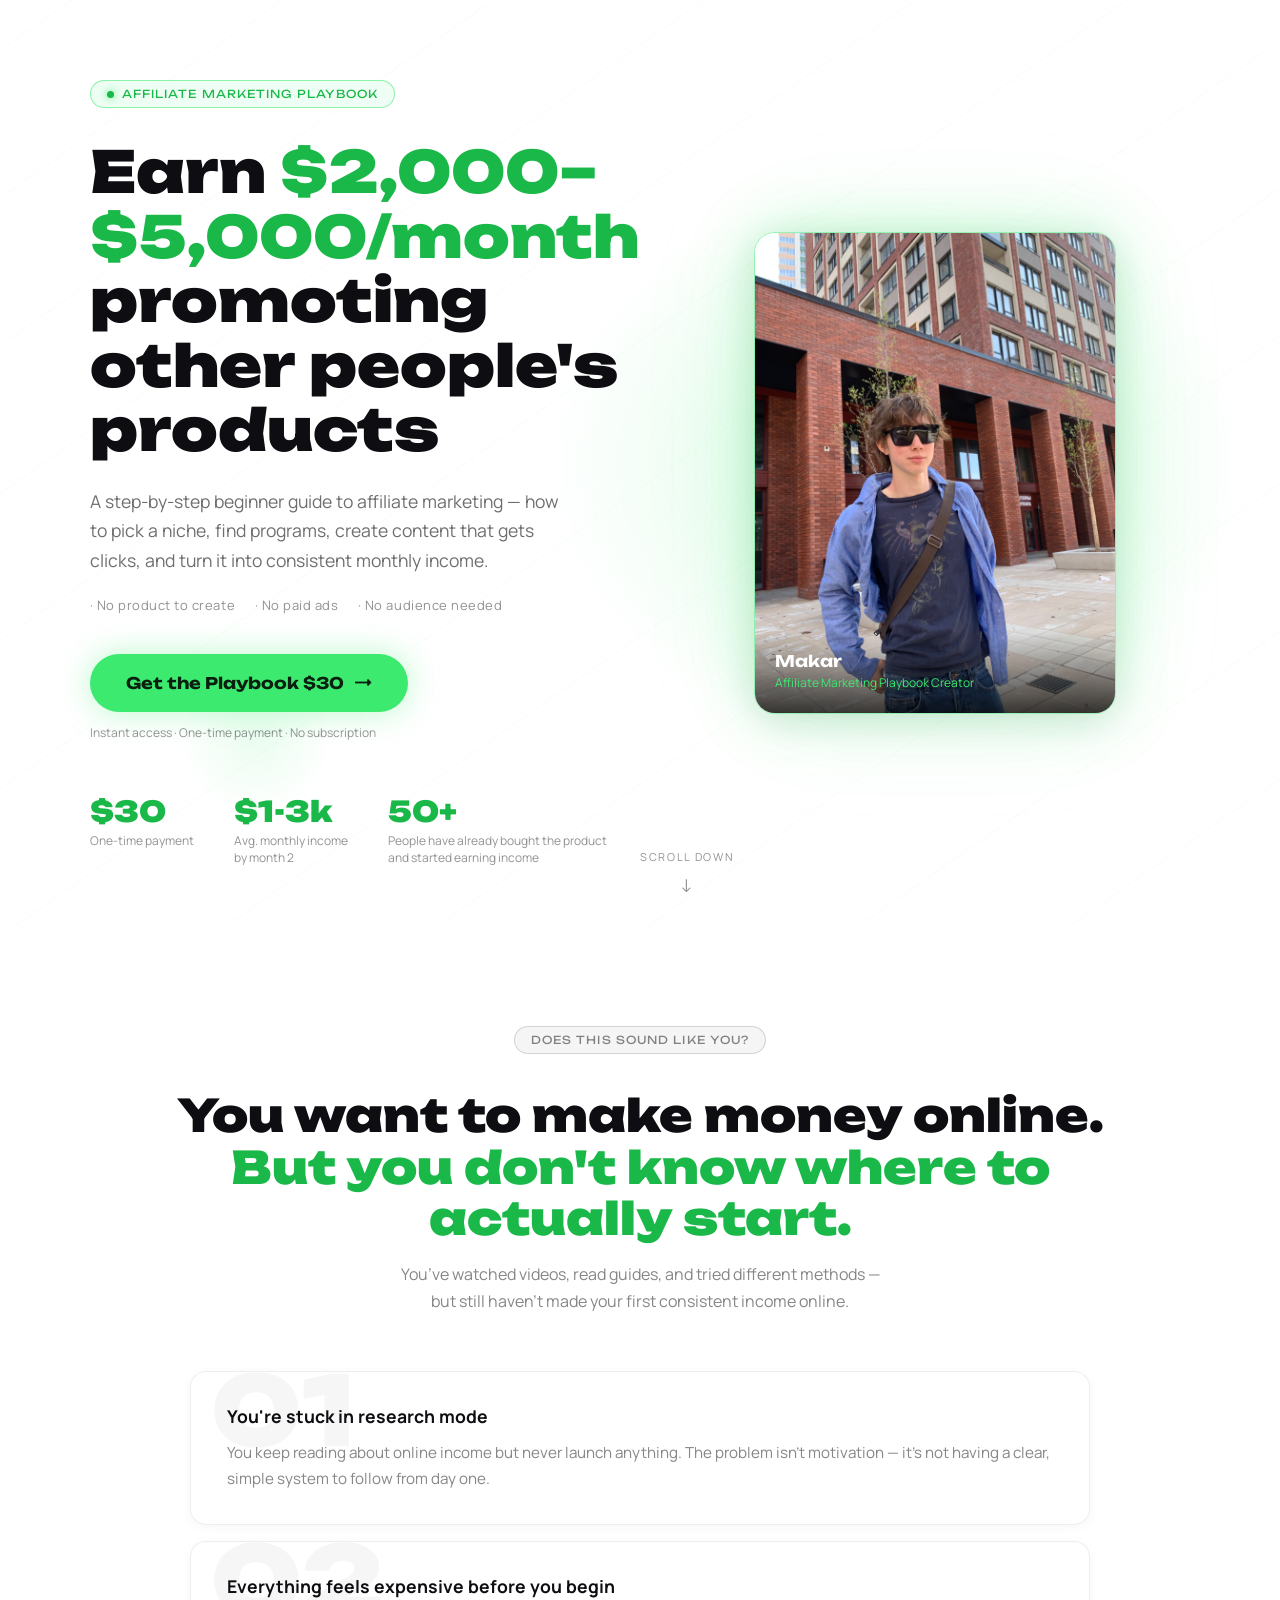
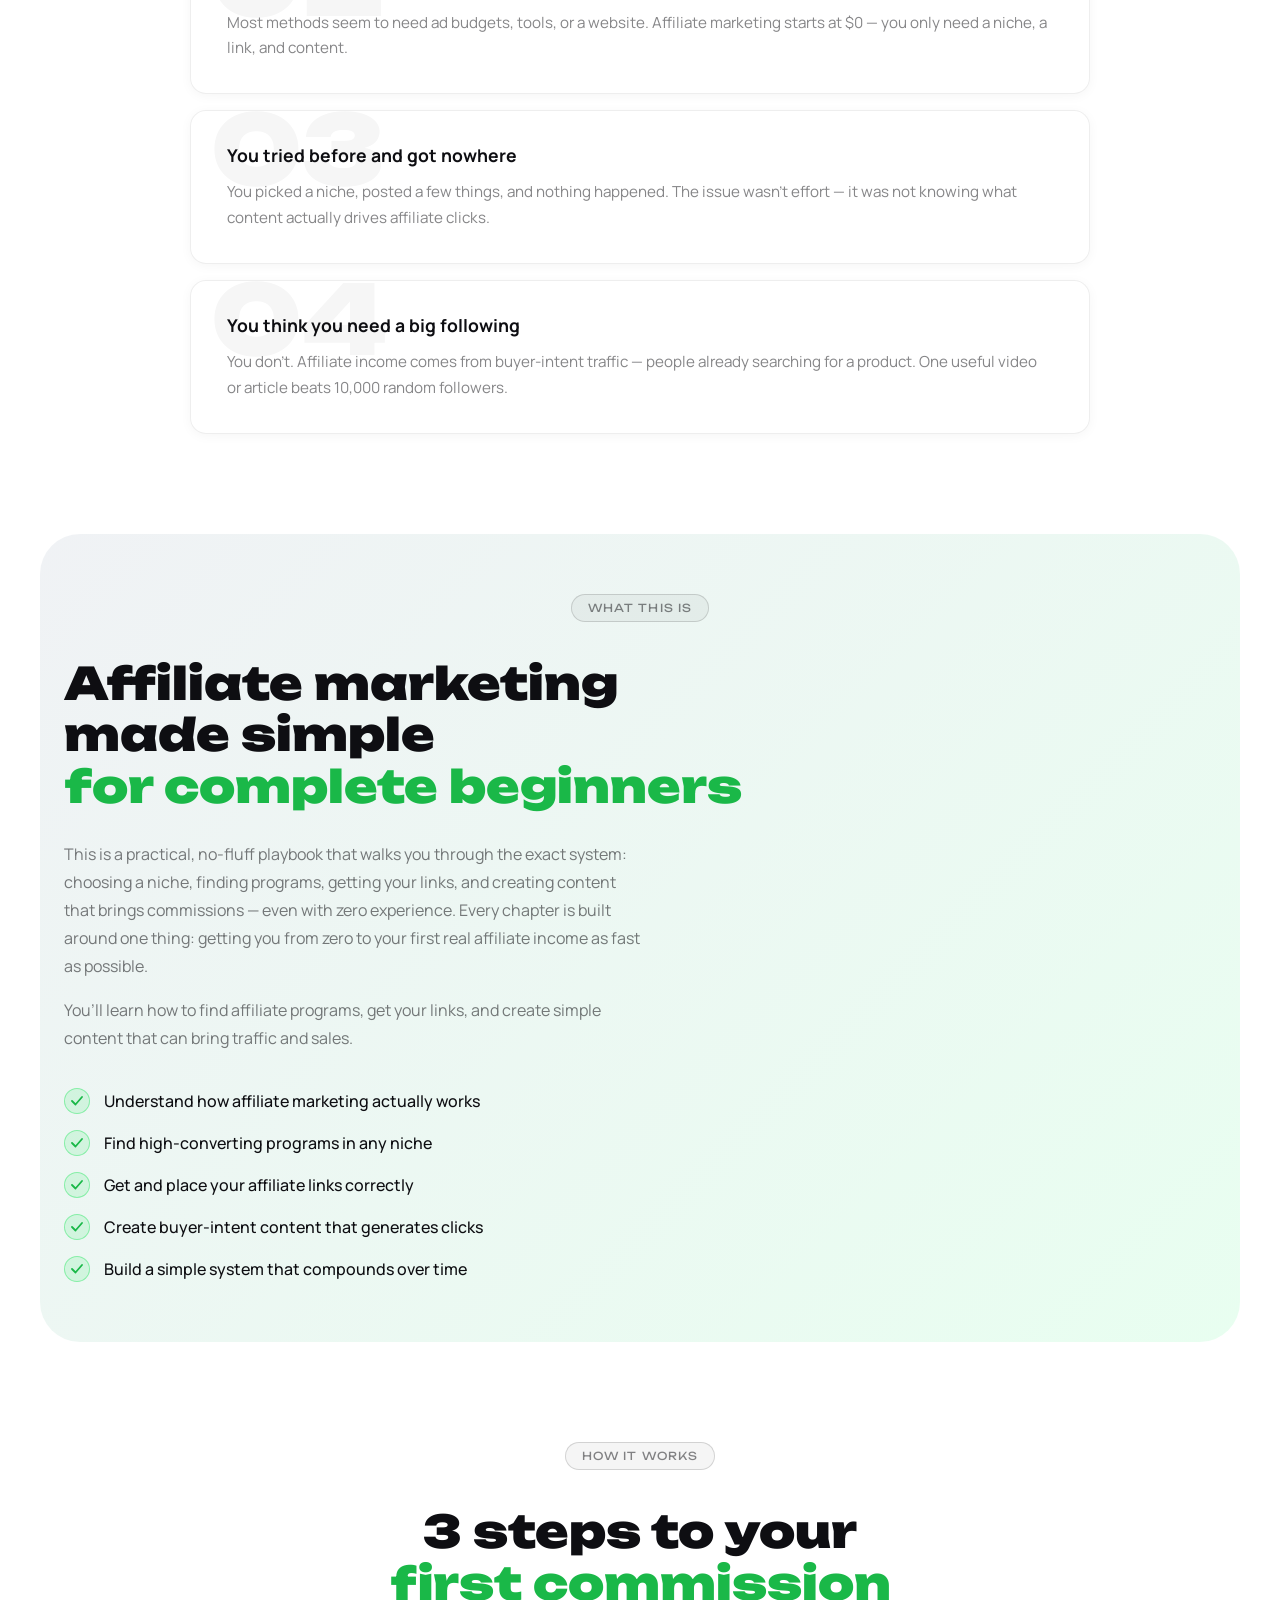
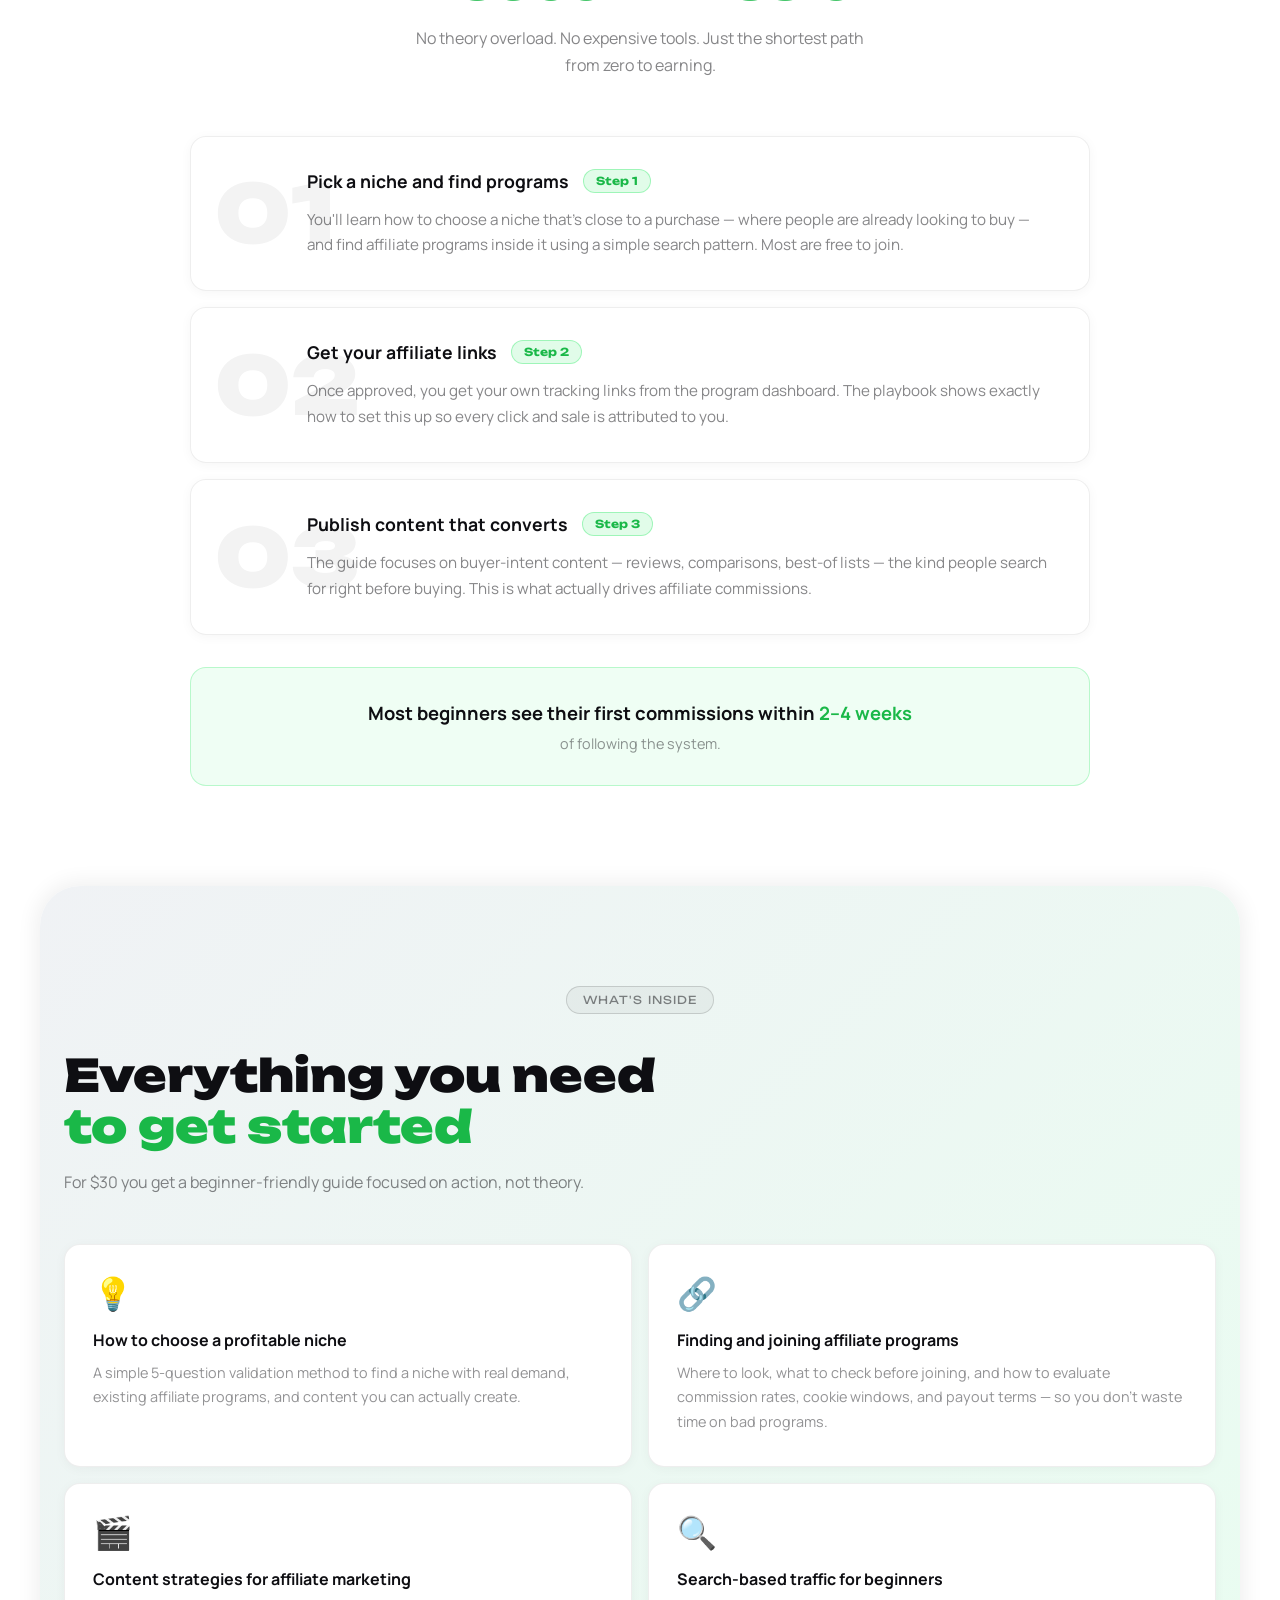
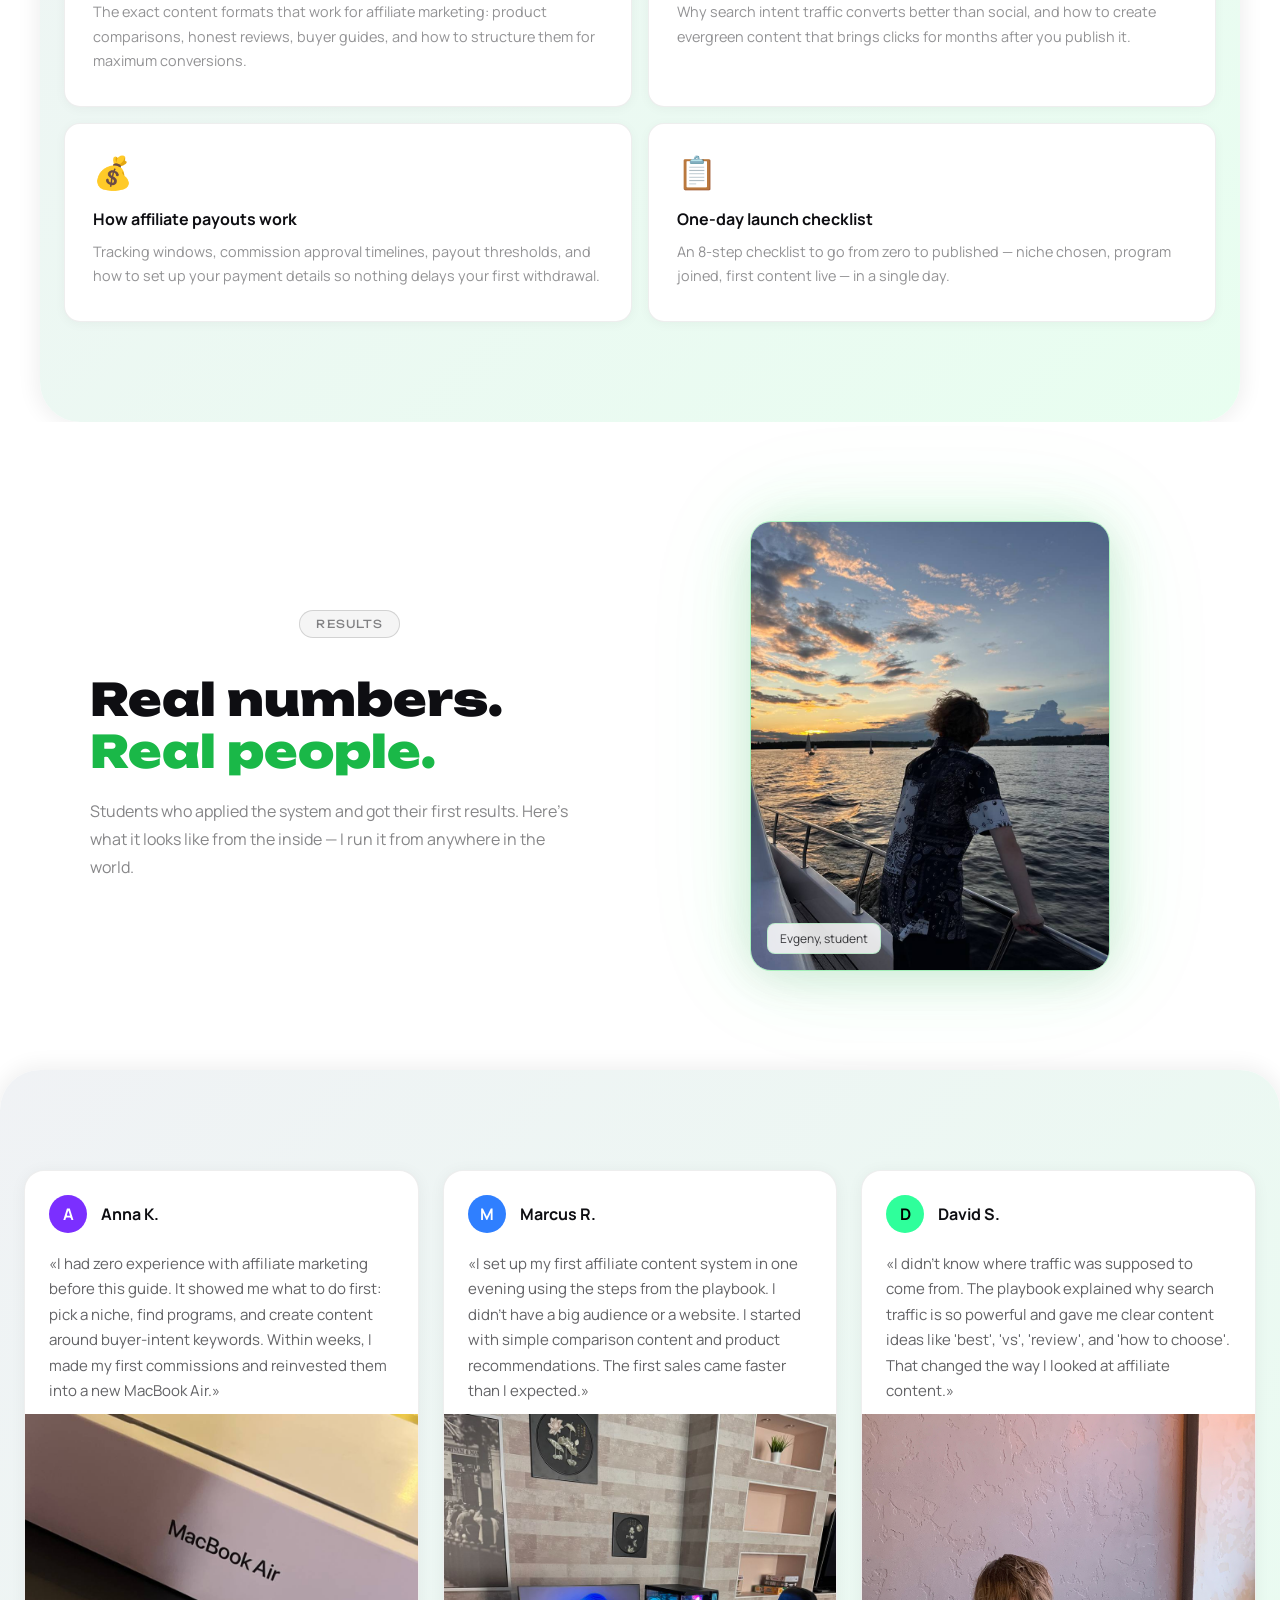
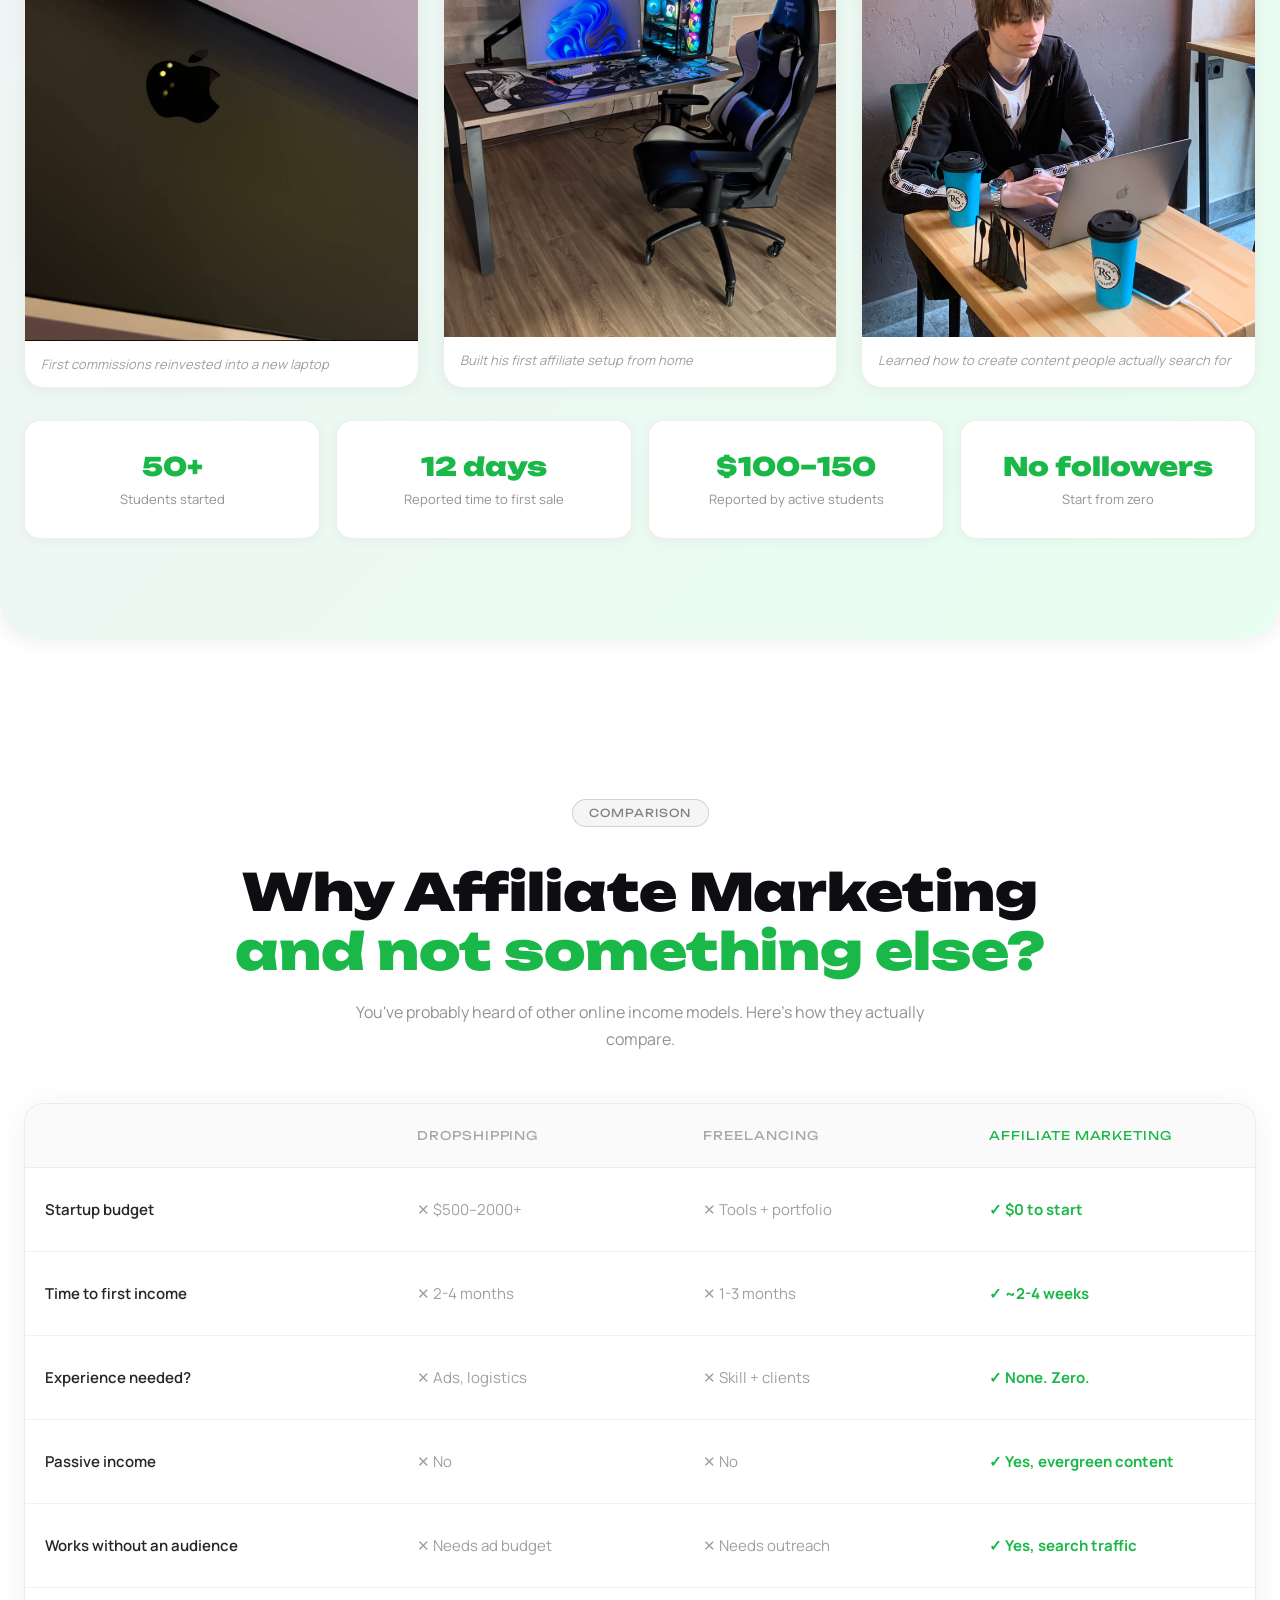
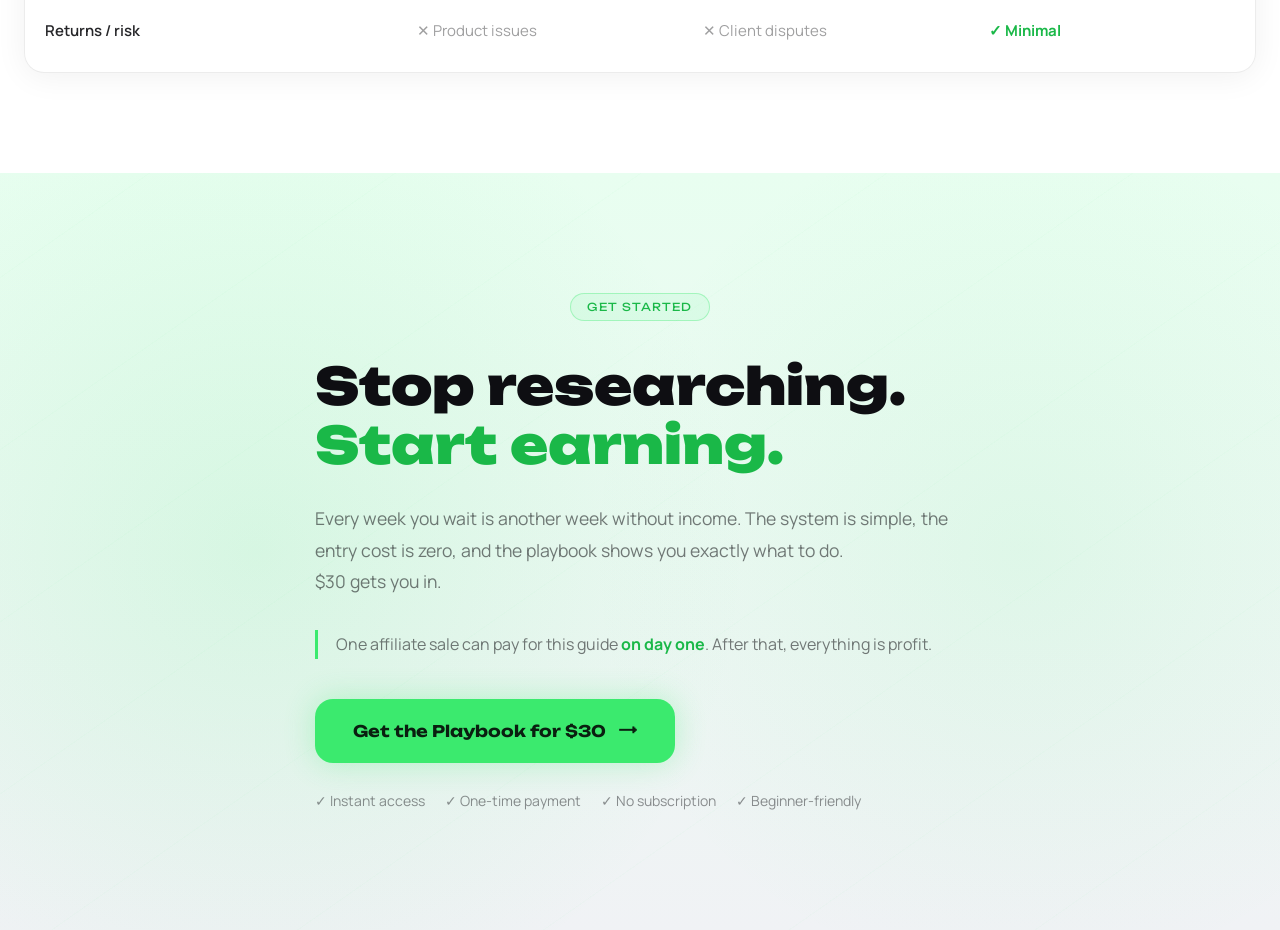
==== commit 1d46fe26: "Add files via upload" ====
--- a/index (2).html
+++ b/index (2).html
@@ -3,10 +3,11 @@
 <head>
   <meta charset="UTF-8">
   <meta name="viewport" content="width=device-width, initial-scale=1.0">
-  <title>AutoFunnels — $150+/день пассивно</title>
+  <title>Affiliate marketing playbook</title>
   <link rel="preconnect" href="https://fonts.googleapis.com">
   <link href="https://fonts.googleapis.com/css2?family=Unbounded:wght@700;900&family=Manrope:wght@400;500;600&display=swap" rel="stylesheet">
   <link rel="stylesheet" href="style.css">
+  <link rel="stylesheet" href="mobile_fix.css">
   <link rel="icon" type="image/png" href="iicon.png">
   <link rel="apple-touch-icon" href="iicon.png">
   <link rel="shortcut icon" href="iicon.png">
@@ -20,41 +21,41 @@
 
     <div class="badge">
       <span class="badge-dot"></span>
-      AFFILIATE MARKETING GUIDE
+      AFFILIATE MARKETING PLAYBOOK
     </div>
 
     <h1 class="hero-title">
-      Start <span class="accent">affiliate marketing</span><br>
-      without creating your own product.
+      Earn <span class="accent">$2,000–$5,000/month</span><br>
+       promoting other people's products
     </h1>
 
     <p class="hero-sub">
-      A beginner-friendly affiliate marketing guide that shows you how to find programs, get your links, and create simple content that can bring commissions.
+      A step-by-step beginner guide to affiliate marketing — how to pick a niche, find programs, create content that gets clicks, and turn it into consistent monthly income.
     </p>
 
     <p class="hero-micro">
+<span>· No product to create</span>
 <span>· No paid ads</span>
-<span>· No big audience</span>
-<span>· No experience required</span>
+<span>· No audience needed</span>
     </p>
 
-    <a href="YOUR_LAVA_LINK" class="btn-cta">
-      Get the Guide for $25
-      <span class="btn-arrow">→</span>
+    <a href="https://app.lava.top/products/9e817cb9-c4a7-451c-b0ca-8f3cc62a3b73" class="btn-cta">
+      Get the Playbook $30
+      <span class="btn-arrow">⭢</span>
     </a>
     <span class="btn-hint">Instant access · One-time payment · No subscription</span>
 
     <div class="stats">
       <div>
-        <div class="stat-val">$25</div>
+        <div class="stat-val">$30</div>
         <div class="stat-label">One-time payment</div>
       </div>
       <div>
         <div class="stat-val">$1-3k</div>
-        <div class="stat-label">The average income of students <br>in the first month</div>
+        <div class="stat-label">Avg. monthly income  <br>by month 2</div>
       </div>
       <div>
-        <div class="stat-val">350+</div>
+        <div class="stat-val">50+</div>
         <div class="stat-label">People have already bought the product <br>and started earning income
         </div>
       </div>
@@ -65,10 +66,10 @@
   <div class="hero-right">
 
     <div class="photo-card">
-      <img class="photo-img" src="photo.jpg" alt="Автор">
+      <img class="photo-img" src="IMG_9876.jpg" alt="Автор">
       <div class="photo-card-label">
         <div class="photo-card-name">Makar</div>
-        <div class="photo-card-role">Affiliate Marketing Guide Creator</div>
+        <div class="photo-card-role">Affiliate Marketing Playbook Creator</div>
       </div>
     </div>
 
@@ -89,7 +90,7 @@
   <h2 class="pain-title">
     You want to make money online.
 
-    <span class="accent">But nothing feels clear or simple.</span>
+    <span class="accent">But you don't know where to <br>actually start.</span>
   </h2>
 
   <p class="pain-sub">
@@ -99,23 +100,23 @@
   <div class="pain-cards">
 
     <div class="pain-card" data-num="01">
-      <div class="pain-card-title">You’re stuck in learning mode</div>
-      <div class="pain-card-text">You keep consuming content about online business, but never actually start. The problem is not information — it's lack of a simple system.</div>
+      <div class="pain-card-title">You're stuck in research mode</div>
+      <div class="pain-card-text">You keep reading about online income but never launch anything. The problem isn't motivation — it's not having a clear, simple system to follow from day one.</div>
     </div>
 
     <div class="pain-card" data-num="02">
-      <div class="pain-card-title">Everything feels too expensive to start</div>
-      <div class="pain-card-text">Most methods feel like they require money, ads, or tools before you can begin. Affiliate marketing removes that barrier.</div>
+      <div class="pain-card-title">Everything feels expensive before you begin</div>
+      <div class="pain-card-text">Most methods seem to need ad budgets, tools, or a website. Affiliate marketing starts at $0 — you only need a niche, a link, and content.</div>
     </div>
 
     <div class="pain-card" data-num="03">
-      <div class="pain-card-title">You tried before — and it didn’t work</div>
-      <div class="pain-card-text">Maybe you already tried something online, but didn’t see results. The issue was probably lack of structure, not effort.</div>
+      <div class="pain-card-title">You tried before and got nowhere</div>
+      <div class="pain-card-text">You picked a niche, posted a few things, and nothing happened. The issue wasn't effort — it was not knowing what content actually drives affiliate clicks.</div>
     </div>
 
     <div class="pain-card" data-num="04">
-      <div class="pain-card-title">You think you need a big audience</div>
-      <div class="pain-card-text">Affiliate marketing can work even without followers if you focus on search-based content and simple traffic methods.</div>
+      <div class="pain-card-title">You think you need a big following</div>
+      <div class="pain-card-text">You don't. Affiliate income comes from buyer-intent traffic — people already searching for a product. One useful video or article beats 10,000 random followers.</div>
     </div>
 
   </div>
@@ -128,13 +129,13 @@
   <div class="section-badge">WHAT THIS IS</div>
 
   <h2 class="what-title">
-    Affiliate marketing<br>
-    made simple <span class="accent">for beginners</span>
+    Affiliate marketing <br>
+    made simple <br>  <span class="accent">for complete beginners</span>
   </h2>
 
   <p class="what-desc">
-    This is a <strong>step-by-step</strong>, где я разбираю точную систему,
-    beginner guide that explains how affiliate marketing works and how to start from scratch.
+This is a practical, no-fluff playbook that walks you through the exact system: choosing a niche, finding programs, getting your links, and creating content that brings commissions — even with zero experience.
+Every chapter is built around one thing: getting you from zero to your first real affiliate income as fast as possible.
   </p>
 
   <p class="what-desc">
@@ -142,11 +143,11 @@
   </p>
 
   <ul class="what-list">
-    <li class="what-item">Understand affiliate marketing basics</li>
-    <li class="what-item">Find affiliate programs in any niche</li>
-    <li class="what-item">Get your affiliate links</li>
-    <li class="what-item">Create simple content for traffic</li>
-        <li class="what-item">Start without a product</li>
+    <li class="what-item">Understand how affiliate marketing actually works</li>
+    <li class="what-item">Find high-converting programs in any niche</li>
+    <li class="what-item">Get and place your affiliate links correctly</li>
+    <li class="what-item">Create buyer-intent content that generates clicks</li>
+    <li class="what-item">Build a simple system that compounds over time</li>
   </ul>
 
 </section>
@@ -157,22 +158,22 @@
   <div class="section-badge">HOW IT WORKS</div>
 
   <h2 class="steps-title">
-    3 simple steps<br>
-    <span class="accent">to get started</span>
+    3 steps to your <br>
+    <span class="accent">first commission</span>
   </h2>
 
   <p class="steps-sub">
-    No fluff. No unnecessary complexity. Just a beginner-friendly path you can actually follow.
+    No theory overload. No expensive tools. Just the shortest path from zero to earning.
   </p>
 
   <div class="steps-cards">
 
     <div class="step-card" data-num="01">
       <div class="step-head">
-        <div class="step-title">Join affiliate programs</div>
+        <div class="step-title">Pick a niche and find programs</div>
         <div class="step-day">Step 1</div>
       </div>
-      <div class="step-text">Pick a niche, search for affiliate programs inside that market, and apply for free. The guide explains that affiliate marketing starts with partnering with companies and getting access to your personal referral link.</div>
+      <div class="step-text">You'll learn how to choose a niche that's close to a purchase — where people are already looking to buy — and find affiliate programs inside it using a simple search pattern. Most are free to join.</div>
     </div>
 
     <div class="step-card" data-num="02">
@@ -180,22 +181,22 @@
         <div class="step-title">Get your affiliate links</div>
         <div class="step-day">Step 2</div>
       </div>
-      <div class="step-text">Once approved, you get your own affiliate links inside the program dashboard. These are the links you place in your content so you can earn a commission when someone buys through them.</div>
+      <div class="step-text">Once approved, you get your own tracking links from the program dashboard. The playbook shows exactly how to set this up so every click and sale is attributed to you.</div>
     </div>
 
     <div class="step-card" data-num="03">
       <div class="step-head">
-        <div class="step-title">Create content that gets clicks</div>
+        <div class="step-title">Publish content that converts</div>
         <div class="step-day">Step 3</div>
       </div>
-      <div class="step-text">The guide shows how to think about affiliate content in a simple way: create content around products, tools, or topics people already search for, and place your links where the traffic can convert. It also highlights search-based traffic, YouTube, and faceless content as practical beginner options.</div>
+      <div class="step-text">The guide focuses on buyer-intent content — reviews, comparisons, best-of lists — the kind people search for right before buying. This is what actually drives affiliate commissions.</div>
     </div>
 
   </div>
 
   <div class="steps-result">
-    <div class="steps-result-title">First commissions usually come within  <span class="accent">1–3 weeks</span></div>
-    <div class="steps-result-sub">Average time to the first successful trade among my students</div>
+    <div class="steps-result-title">Most beginners see their first commissions within  <span class="accent">2–4 weeks</span></div>
+    <div class="steps-result-sub">of following the system.</div>
   </div>
 
 </section>
@@ -211,45 +212,45 @@
   </h2>
 
   <p class="inside-sub">
-    For $25 you get a beginner-friendly guide focused on action, not theory.
+    For $30 you get a beginner-friendly guide focused on action, not theory.
   </p>
 
   <div class="inside-grid">
 
     <div class="inside-card">
       <div class="inside-icon">💡</div>
-      <div class="inside-card-title">How to find profitable niches</div>
-      <div class="inside-card-text">Метод для определения прибыльных ниш и тем, за которые люди активно платят прямо сейчас</div>
-    </div>
-
-    <div class="inside-card">
-      <div class="inside-icon">📦</div>
-      <div class="inside-card-title">How to create simple digital products or offers</div>
-      <div class="inside-card-text">Шаблоны и инструкции для создания PDF, чеклиста или мини-гайда за один день</div>
-    </div>
-
-    <div class="inside-card">
-      <div class="inside-icon">🤖</div>
+      <div class="inside-card-title">How to choose a profitable niche</div>
+      <div class="inside-card-text">A simple 5-question validation method to find a niche with real demand, existing affiliate programs, and content you can actually create.</div>
+    </div>
+
+    <div class="inside-card">
+      <div class="inside-icon">🔗</div>
+      <div class="inside-card-title">Finding and joining affiliate programs</div>
+      <div class="inside-card-text">Where to look, what to check before joining, and how to evaluate commission rates, cookie windows, and payout terms — so you don't waste time on bad programs.</div>
+    </div>
+
+    <div class="inside-card">
+      <div class="inside-icon">🎬</div>
       <div class="inside-card-title">Content strategies for affiliate marketing</div>
-      <div class="inside-card-text">Точные ChatGPT-промпты, которые генерируют вирусные подписи и хэштеги для органического трафика</div>
-    </div>
-
-    <div class="inside-card">
-      <div class="inside-icon">🔄</div>
-      <div class="inside-card-title">How to set up your system step-by-step</div>
-      <div class="inside-card-text">Пошаговый разбор автоматических страниц продаж, доставки и follow-up — настрой один раз, работает вечно</div>
-    </div>
-
-    <div class="inside-card">
-      <div class="inside-icon">📈</div>
-      <div class="inside-card-title">How to get traffic without ads</div>
-      <div class="inside-card-text">Как растить аудиторию и конвертировать зрителей в покупателей без рекламного бюджета</div>
+      <div class="inside-card-text">The exact content formats that work for affiliate marketing: product comparisons, honest reviews, buyer guides, and how to structure them for maximum conversions.</div>
+    </div>
+
+    <div class="inside-card">
+      <div class="inside-icon">🔍</div>
+      <div class="inside-card-title">Search-based traffic for beginners</div>
+      <div class="inside-card-text">Why search intent traffic converts better than social, and how to create evergreen content that brings clicks for months after you publish it.</div>
     </div>
 
     <div class="inside-card">
       <div class="inside-icon">💰</div>
-      <div class="inside-card-title">How affiliate commissions work</div>
-      <div class="inside-card-text">Как умножить доход добавив 2–3 продукта и полностью автоматизировав всю операцию</div>
+      <div class="inside-card-title">How affiliate payouts work</div>
+      <div class="inside-card-text">Tracking windows, commission approval timelines, payout thresholds, and how to set up your payment details so nothing delays your first withdrawal.</div>
+    </div>
+
+    <div class="inside-card">
+      <div class="inside-icon">📋</div>
+      <div class="inside-card-title">One-day launch checklist</div>
+      <div class="inside-card-text">An 8-step checklist to go from zero to published — niche chosen, program joined, first content live — in a single day.</div>
     </div>
 
   </div>
@@ -264,107 +265,95 @@
     <div class="section-badge">RESULTS</div>
 
     <h2 class="results-title">
-      Реальные цифры.<br>
-      <span class="accent">Реальные люди.</span>
+      Real numbers.<br>
+      <span class="accent">Real people.</span>
     </h2>
 
     <p class="results-sub">
-      Студенты, которые применили систему и получили первые результаты.
-      Вот как система выглядит изнутри — я запускаю её из любой точки мира.
+Students who applied the system and got their first results. Here's what it looks like from the inside — I run it from anywhere in the world.
     </p>
 
   </div>
 
 <div class="results-right">
   <div class="results-photo-card">
-    <img src="photo2.jpg" alt="ученик">
-    <div class="results-photo-location">📍 Бали, Индонезия</div>
+    <img src="photoych.jpeg" alt="ученик">
+    <div class="results-photo-location">Evgeny, student</div>
   </div>
 </div>
 
 </section>
 
+<!-- ───── TESTIMONIALS ───── -->
 <!-- ───── TESTIMONIALS ───── -->
 <section class="testimonials">
- 
+
   <div class="reviews-grid">
- 
+
     <div class="review-card">
       <div class="review-top">
         <div class="review-avatar" style="background:#7b2fff;">A</div>
         <div class="review-author">
-          <div class="review-name">Анна К.</div>
-          <div class="review-earned">$1106 за первые 3 недели</div>
+          <div class="review-name">Anna K.</div>
         </div>
-        <div class="review-days">7 дней</div>
-      </div>
-      <p class="review-text">«Думала, нужны годы опыта. Сделала PDF про планирование дня, опубликовала 3 Reel'а — и продажи пошли. Это реально работает.»</p>
-      <div class="review-stars">★★★★★</div>
+      </div>
+      <p class="review-text">«I had zero experience with affiliate marketing before this guide. It showed me what to do first: pick a niche, find programs, and create content around buyer-intent keywords. Within weeks, I made my first commissions and reinvested them into a new MacBook Air.»</p>
       <div class="review-img-wrap">
-        
-        <div class="review-img-placeholder"><img src="photo3.jpg" alt=""></div>
-        <div class="review-img-caption">Результат студентки за первые 3 недели</div>
-      </div>
-    </div>
- 
+        <img src="photo3.jpeg" alt="">
+        <div class="review-img-caption">First commissions reinvested into a new laptop</div>
+      </div>
+    </div>
+
     <div class="review-card review-card--active">
       <div class="review-top">
         <div class="review-avatar" style="background:#2f7fff;">M</div>
         <div class="review-author">
-          <div class="review-name">Маркус Р.</div>
-          <div class="review-earned">$2138 за первый месяц</div>
+          <div class="review-name">Marcus R.</div>
         </div>
-        <div class="review-days">30 дней</div>
-      </div>
-      <p class="review-text">«Настроил автофункцию за один вечер по инструкции. Теперь продажи приходят пока сплю. Уже думаю о втором продукте.»</p>
-      <div class="review-stars">★★★★★</div>
+      </div>
+      <p class="review-text">«I set up my first affiliate content system in one evening using the steps from the playbook. I didn't have a big audience or a website. I started with simple comparison content and product recommendations. The first sales came faster than I expected.»</p>
       <div class="review-img-wrap">
-        <!-- <img src="proof2.jpg" alt=""> -->
-        <div class="review-img-placeholder"></div>
-        <div class="review-img-caption">Купил MacBook Pro через 2 недели после старта</div>
-      </div>
-    </div>
- 
+        <img src="photo4.jpeg" alt="">
+        <div class="review-img-caption">Built his first affiliate setup from home</div>
+      </div>
+    </div>
+
     <div class="review-card">
       <div class="review-top">
         <div class="review-avatar" style="background:#2fff9b; color:#000;">D</div>
         <div class="review-author">
-          <div class="review-name">Даниэль В.</div>
-          <div class="review-earned">$1358 за первые 3 недели</div>
+          <div class="review-name">David S.</div>
         </div>
-        <div class="review-days">3 недели</div>
-      </div>
-      <p class="review-text">«Никогда не думала что смогу зарабатывать онлайн. Следовала системе шаг за шагом, запустила первый мини-продукт за неделю — и продажи просто пошли. Вывела $1358 в крипту за 3 недели.»</p>
-      <div class="review-stars">★★★★★</div>
+      </div>
+      <p class="review-text">«I didn't know where traffic was supposed to come from. The playbook explained why search traffic is so powerful and gave me clear content ideas like 'best', 'vs', 'review', and 'how to choose'. That changed the way I looked at affiliate content.»</p>
       <div class="review-img-wrap">
-        <!-- <img src="proof3.jpg" alt=""> -->
-        <div class="review-img-placeholder"></div>
-        <div class="review-img-caption">Вывела заработок в крипту через 3 недели работы</div>
-      </div>
-    </div>
- 
-  </div>
- 
+        <img src="IMG_9700.jpg" alt="">
+        <div class="review-img-caption">Learned how to create content people actually search for</div>
+      </div>
+    </div>
+
+  </div>
+
   <!-- статы -->
   <div class="reviews-stats">
     <div class="reviews-stat">
-      <div class="reviews-stat-val">500+</div>
-      <div class="reviews-stat-label">Students</div>
+      <div class="reviews-stat-val">50+</div>
+      <div class="reviews-stat-label">Students started</div>
     </div>
     <div class="reviews-stat">
-      <div class="reviews-stat-val">14 days</div>
-      <div class="reviews-stat-label">Avg. time to first sale</div>
+      <div class="reviews-stat-val">12 days</div>
+      <div class="reviews-stat-label">Reported time to first sale</div>
     </div>
     <div class="reviews-stat">
-      <div class="reviews-stat-val">100–150$</div>
-      <div class="reviews-stat-label">Avg. daily income</div>
+      <div class="reviews-stat-val">$100–150</div>
+      <div class="reviews-stat-label">Reported by active students</div>
     </div>
     <div class="reviews-stat">
-      <div class="reviews-stat-val">10$</div>
-      <div class="reviews-stat-label">Cost of the system</div>
-    </div>
-  </div>
- 
+      <div class="reviews-stat-val">No followers</div>
+      <div class="reviews-stat-label">Start from zero</div>
+    </div>
+  </div>
+
 </section>
 
 <!-- ───── COMPARISON ───── -->
@@ -373,63 +362,63 @@
   <div class="section-badge">COMPARISON</div>
 
   <h2 class="comparison-title">
-    Почему <span class="white">AutoFunnels</span><br>
-    <span class="accent">а не что-то другое?</span>
+    Why <span class="white">Affiliate Marketing</span><br>
+    <span class="accent">and not something else?</span>
   </h2>
 
   <p class="comparison-sub">
-    Ты уже наверняка пробовал другие способы. Вот почему они не работают.
+    You've probably heard of other online income models. Here's how they actually compare.
   </p>
 
   <div class="comparison-table">
 
     <div class="comparison-row comparison-head">
       <div></div>
-      <div>ДРОПШИППИНГ</div>
-      <div>SMMA</div>
-      <div class="highlight">AUTOFUNNELS</div>
-    </div>
-
-    <div class="comparison-row">
-      <div>Стартовый бюджет</div>
+      <div>DROPSHIPPING</div>
+      <div>FREELANCING</div>
+      <div class="highlight">AFFILIATE MARKETING</div>
+    </div>
+
+    <div class="comparison-row">
+      <div>Startup budget</div>
       <div class="bad">✕ $500–2000+</div>
-      <div class="bad">✕ $300–1000+</div>
-      <div class="good">✓ $10</div>
-    </div>
-
-    <div class="comparison-row">
-      <div>До первого дохода</div>
-      <div class="bad">✕ 2–4 месяца</div>
-      <div class="bad">✕ 1–3 месяца</div>
-      <div class="good">✓ ~14 дней</div>
-    </div>
-
-    <div class="comparison-row">
-      <div>Нужен опыт?</div>
-      <div class="bad">✕ Реклама, логистика</div>
-      <div class="bad">✕ Продажи, общение</div>
-      <div class="good">✓ Нет, можно с нуля</div>
-    </div>
-
-    <div class="comparison-row">
-      <div>Пассивный доход</div>
-      <div class="bad">✕ Нет</div>
-      <div class="bad">✕ Нет</div>
-      <div class="good">✓ Да, на автопилоте</div>
-    </div>
-
-    <div class="comparison-row">
-      <div>Работает без аудитории</div>
-      <div class="bad">✕ Нужен бюджет</div>
-      <div class="bad">✕ Нужен outreach</div>
-      <div class="good">✓ Да, через Reels</div>
-    </div>
-
-    <div class="comparison-row">
-      <div>Возвраты / риски</div>
-      <div class="bad">✕ Проблемы с товаром</div>
-      <div class="bad">✕ Клиентские правки</div>
-      <div class="good">✓ Редко, цифра</div>
+      <div class="bad">✕ Tools + portfolio</div>
+      <div class="good">✓ $0 to start</div>
+    </div>
+
+    <div class="comparison-row">
+      <div>Time to first income</div>
+      <div class="bad">✕ 2-4 months</div>
+      <div class="bad">✕ 1-3 months</div>
+      <div class="good">✓ ~2-4 weeks</div>
+    </div>
+
+    <div class="comparison-row">
+      <div>Experience needed?</div>
+      <div class="bad">✕ Ads, logistics</div>
+      <div class="bad">✕ Skill + clients</div>
+      <div class="good">✓ None. Zero.</div>
+    </div>
+
+    <div class="comparison-row">
+      <div>Passive income</div>
+      <div class="bad">✕ No</div>
+      <div class="bad">✕ No</div>
+      <div class="good">✓ Yes, evergreen content</div>
+    </div>
+
+    <div class="comparison-row">
+      <div>Works without an audience</div>
+      <div class="bad">✕ Needs ad budget</div>
+      <div class="bad">✕ Needs outreach</div>
+      <div class="good">✓ Yes, search traffic</div>
+    </div>
+
+    <div class="comparison-row">
+      <div>Returns / risk</div>
+      <div class="bad">✕ Product issues</div>
+      <div class="bad">✕ Client disputes</div>
+      <div class="good">✓ Minimal</div>
     </div>
 
   </div>
@@ -442,40 +431,34 @@
 
   <div class="final-wrap">
 
-    <div class="final-photo-card">
-      <img src="photo.jpg" alt="Автор">
-    </div>
-
     <div class="final-content">
 
-      <div class="section-badge final-badge">LAST STEP</div>
+      <div class="section-badge final-badge">GET STARTED</div>
 
       <h2 class="final-title">
-        Хватит ждать<br>
-        <span>«идеальный момент».</span><br>
-        <span class="accent">Он не наступит.</span>
+        Stop researching.<br>
+        <span class="accent">Start earning.</span>
       </h2>
 
       <p class="final-sub">
-        Каждый день без системы — это потерянные деньги.
-        Одна продажа мини-продукта может окупить стоимость уже в первый день.
+        Every week you wait is another week without income. The system is simple, the entry cost is zero, and the playbook shows you exactly what to do. <br> $30 gets you in.
       </p>
 
       <div class="final-note">
-        Сейчас цена всего <span>$10</span>.
-        Потом она вырастет. Зафиксируй доступ сейчас.
-      </div>
-
-      <a href="YOUR_LAVA_LINK" class="final-btn">
-        Получить AutoFunnels за $10
-        <span>→</span>
+        One affiliate sale can pay for this guide <span>on day one</span>.
+        After that, everything is profit.
+      </div>
+
+      <a href="https://app.lava.top/products/9e817cb9-c4a7-451c-b0ca-8f3cc62a3b73" class="final-btn">
+        Get the Playbook for $30 
+        <span>⭢</span>
       </a>
 
       <div class="final-features">
-        <span>✓ Мгновенный доступ</span>
-        <span>✓ Разовая оплата</span>
-        <span>✓ Без подписок</span>
-        <span>✓ Гарантия возврата</span>
+        <span>✓ Instant access</span>
+        <span>✓ One-time payment</span>
+        <span>✓ No subscription</span>
+        <span>✓ Beginner-friendly</span>
       </div>
 
     </div>
--- a/style.css
+++ b/style.css
@@ -14,10 +14,7 @@
   --shadow: 0 2px 24px rgba(59,234,110,0.10);
 }
 
-html {
-  scrollbar-width: thin;
-  scrollbar-color: #00c853 transparent;
-}
+html { scroll-behavior: smooth; }
 
 body {
   background: var(--bg2);
@@ -288,6 +285,21 @@
   background: rgba(14,14,18,0.04);
 }
 
+.section-badgeone {
+  display: inline-flex;
+  align-items: center;
+  gap: 8px;
+  border: 1px solid rgba(14,14,18,0.15);
+  border-radius: 100px;
+  padding: 6px 16px;
+  font-size: 11px;
+  font-family: 'Unbounded', sans-serif;
+  letter-spacing: 0.1em;
+  color: rgba(14,14,18,0.5);
+  margin-bottom: 36px;
+  background: rgba(14,14,18,0.04);
+}
+
 .pain-title {
   font-family: 'Unbounded', sans-serif;
   font-size: clamp(1.8rem, 3.5vw, 3rem);
@@ -742,9 +754,9 @@
 
 .reviews-grid {
   display: grid;
-  grid-template-columns: repeat(3, 1fr);
   gap: 24px;
   margin-bottom: 32px;
+  grid-template-columns: repeat(3, 1fr) !important;
 }
 
 .review-card {
@@ -832,6 +844,7 @@
   height: 280px;      /* если нужна высота */
   object-fit: cover; /* заполняет блок без искажений */
   display: block;    /* убирает лишний отступ снизу */
+
 }
 
 .review-img-wrap img {
@@ -1325,7 +1338,7 @@
   }
 }
 
-/* ── кастомный скроллбар ── */
+/* скроллбар */
 ::-webkit-scrollbar {
   width: 4px;
 }
@@ -1343,3 +1356,32 @@
   background: #00e676;
 }
 
+/* для Firefox */
+html {
+  scrollbar-width: thin;
+  scrollbar-color: #00c853 transparent;
+}
+
+.pain-title,
+.pain-sub,
+.steps-title,
+.steps-sub,
+.comparison-title,
+.comparison-sub {
+  text-align: center;
+}
+
+.pain-sub,
+.steps-sub,
+.comparison-sub {
+  margin-left: auto;
+  margin-right: auto;
+}
+
+.section-badge {
+  display: block;
+  text-align: center;
+  width: fit-content;
+  margin-left: auto;
+  margin-right: auto;
+}
--- a/mobile_fix.css
+++ b/mobile_fix.css
@@ -0,0 +1,332 @@
+/* ════════════════════════════
+   МОБИЛЬНЫЙ АДАПТИВ — полный фикс
+════════════════════════════ */
+
+@media (max-width: 768px) {
+
+  /* ── общее ── */
+  body {
+    overflow-x: hidden;
+  }
+
+  /* ── hero ── */
+  .hero {
+    grid-template-columns: 1fr;
+    padding: 70px 20px 90px;
+    text-align: center;
+    gap: 32px;
+  }
+
+  .hero-left { order: 2; }
+  .hero-right { order: 1; }
+
+  .badge {
+    display: inline-flex;
+    margin-left: auto;
+    margin-right: auto;
+  }
+
+  .hero-sub {
+    margin: 0 auto 20px;
+    max-width: 100%;
+  }
+
+  .hero-micro {
+    display: flex;
+    flex-direction: column;
+    gap: 6px;
+    align-items: center;
+  }
+
+  .hero-micro span { margin-right: 0; }
+
+  .btn-cta {
+    width: 100%;
+    justify-content: center;
+    animation: none;
+  }
+
+  .btn-hint { text-align: center; }
+
+  .stats {
+    justify-content: center;
+    gap: 20px;
+    flex-wrap: wrap;
+    margin-top: 36px;
+  }
+
+  .stat-label { white-space: normal; text-align: center; }
+
+  .photo-card {
+    width: clamp(200px, 65vw, 280px);
+    margin: 0 auto;
+  }
+
+  .scroll-hint { display: none; }
+
+  /* ── section-badge по центру везде ── */
+  .section-badge {
+    display: block;
+    text-align: center;
+    width: fit-content;
+    margin-left: auto;
+    margin-right: auto;
+  }
+
+  /* ── pain ── */
+  .pain {
+    padding: 60px 20px;
+    text-align: center;
+  }
+
+  .pain-title { text-align: center; }
+  .pain-title .accent { display: block; }
+
+  .pain-sub {
+    text-align: center;
+    margin-left: auto;
+    margin-right: auto;
+  }
+
+  .pain-cards { max-width: 100%; }
+
+  .pain-card {
+    padding: 24px 20px;
+    text-align: left;
+    transform: none !important;
+  }
+
+  .pain-card::before { font-size: 4rem; }
+
+  /* ── what ── */
+  .what {
+    padding: 50px 20px;
+    border-radius: 24px;
+    margin: 0 12px;
+    width: calc(100% - 24px);
+    text-align: center;
+  }
+
+  .what-title { text-align: center; }
+  .what-desc { text-align: left; }
+
+  .what-list { align-items: flex-start; }
+  .what-item { text-align: left; }
+
+  /* ── steps ── */
+  .steps {
+    padding: 60px 20px;
+    text-align: center;
+  }
+
+  .steps-title { text-align: center; }
+  .steps-sub {
+    text-align: center;
+    margin-left: auto;
+    margin-right: auto;
+  }
+
+  .step-card {
+    padding: 24px 20px;
+    transform: none !important;
+  }
+
+  .step-head {
+    padding-left: 0;
+    flex-wrap: wrap;
+    gap: 10px;
+  }
+
+  .step-text { padding-left: 0; }
+  .step-card::before { display: none; }
+
+  .steps-result {
+    padding: 24px 20px;
+    text-align: center;
+  }
+
+  /* ── inside ── */
+  .inside {
+    padding: 50px 20px;
+    border-radius: 24px;
+    margin: 0 12px;
+    width: calc(100% - 24px);
+    text-align: center;
+  }
+
+  .inside-title { text-align: center; }
+
+  .inside-sub {
+    text-align: center;
+    margin-left: auto;
+    margin-right: auto;
+  }
+
+  .inside-grid {
+    grid-template-columns: 1fr;
+  }
+
+  .inside-card {
+    text-align: left;
+    transform: none !important;
+  }
+
+  /* ── results ── */
+  .results {
+    grid-template-columns: 1fr;
+    padding: 60px 20px;
+    gap: 36px;
+    text-align: center;
+  }
+
+  .results-title { text-align: center; }
+  .results-sub {
+    text-align: center;
+    margin-left: auto;
+    margin-right: auto;
+  }
+
+  .results-photo-card {
+    width: clamp(200px, 70vw, 300px);
+    margin: 0 auto;
+  }
+
+  /* ── testimonials ── */
+  .testimonials {
+    margin: 0 12px 40px;
+    width: calc(100% - 24px);
+    padding: 50px 16px;
+    border-radius: 24px;
+  }
+
+  .reviews-grid {
+    grid-template-columns: 1fr;
+    gap: 16px;
+  }
+
+  .review-card { transform: none !important; }
+
+  .reviews-stats {
+    grid-template-columns: 1fr 1fr;
+    gap: 12px;
+  }
+
+  /* ── comparison ── */
+  .comparison {
+    padding: 60px 20px;
+    text-align: center;
+  }
+
+  .comparison-title { text-align: center; font-size: 1.8rem; }
+
+  .comparison-sub {
+    text-align: center;
+    margin-left: auto;
+    margin-right: auto;
+  }
+
+  .comparison-table {
+    overflow-x: auto;
+    -webkit-overflow-scrolling: touch;
+  }
+
+  .comparison-row {
+    min-width: 700px;
+  }
+
+  /* ── final cta ── */
+  .final-cta { padding: 70px 20px; }
+
+  .final-wrap { text-align: center; }
+
+  .final-photo-card {
+    width: clamp(160px, 55vw, 240px);
+    margin: 0 auto 40px;
+  }
+
+  .final-title {
+    font-size: 1.8rem;
+    text-align: center;
+  }
+
+  .final-sub,
+  .final-note { text-align: left; }
+
+  .final-btn {
+    width: 100%;
+    justify-content: center;
+  }
+
+  .final-features {
+    justify-content: center;
+    gap: 10px;
+    font-size: 12px;
+  }
+}
+
+/* ── очень маленькие экраны (iPhone SE и т.д.) ── */
+@media (max-width: 375px) {
+  .hero-title { font-size: 1.8rem; }
+  .pain-title, .steps-title, .inside-title,
+  .results-title, .comparison-title, .final-title {
+    font-size: 1.6rem;
+  }
+  .reviews-stats { grid-template-columns: 1fr; }
+}
+
+/* скрываем средние колонки, оставляем критерий + AutoFunnels */
+@media (max-width: 768px) {
+  .comparison-table {
+    overflow-x: visible;
+  }
+
+  .comparison-row {
+    min-width: unset;
+    grid-template-columns: 1fr 1fr;
+  }
+
+  /* скрываем колонки Дропшиппинг и SMMA */
+  .comparison-row > div:nth-child(2),
+  .comparison-row > div:nth-child(3) {
+    display: none;
+  }
+
+  /* заголовок AutoFunnels колонки */
+  .comparison-head .highlight {
+    font-size: 11px;
+  }
+}
+
+@media (max-width: 768px) {
+  .comparison-head {
+    grid-template-columns: 1fr !important;
+  }
+
+  .comparison-head > div:nth-child(1),
+  .comparison-head > div:nth-child(2),
+  .comparison-head > div:nth-child(3) {
+    display: none !important;
+  }
+
+  .comparison-head > div.highlight {
+    display: block !important;
+    text-align: center !important;
+    grid-column: 1 / -1;
+  }
+}
+
+@media (max-width: 768px) {
+  .reviews-grid {
+    display: flex;
+    overflow-x: auto;
+    scroll-snap-type: x mandatory;
+    gap: 16px;
+    padding-bottom: 12px;
+    -webkit-overflow-scrolling: touch;
+  }
+
+  .review-card {
+    flex: 0 0 80vw;
+    scroll-snap-align: start;
+  }
+}
